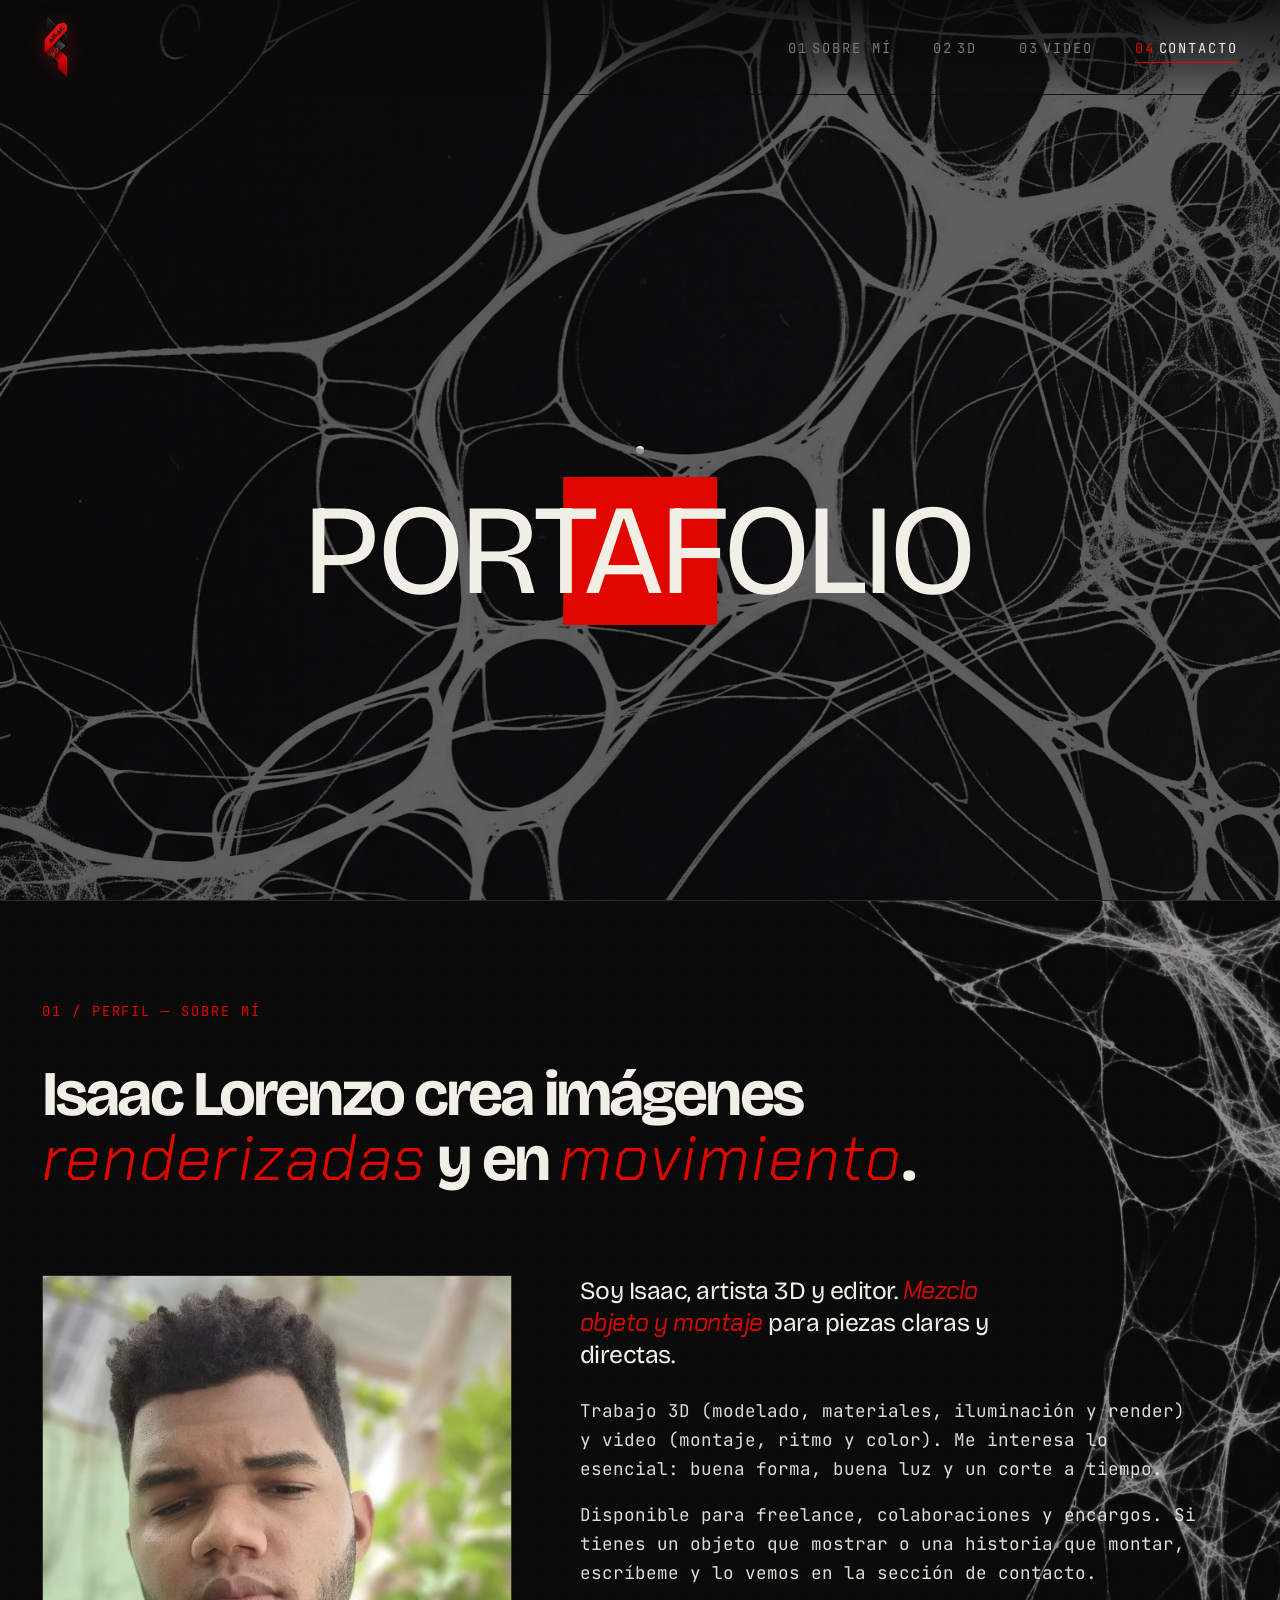
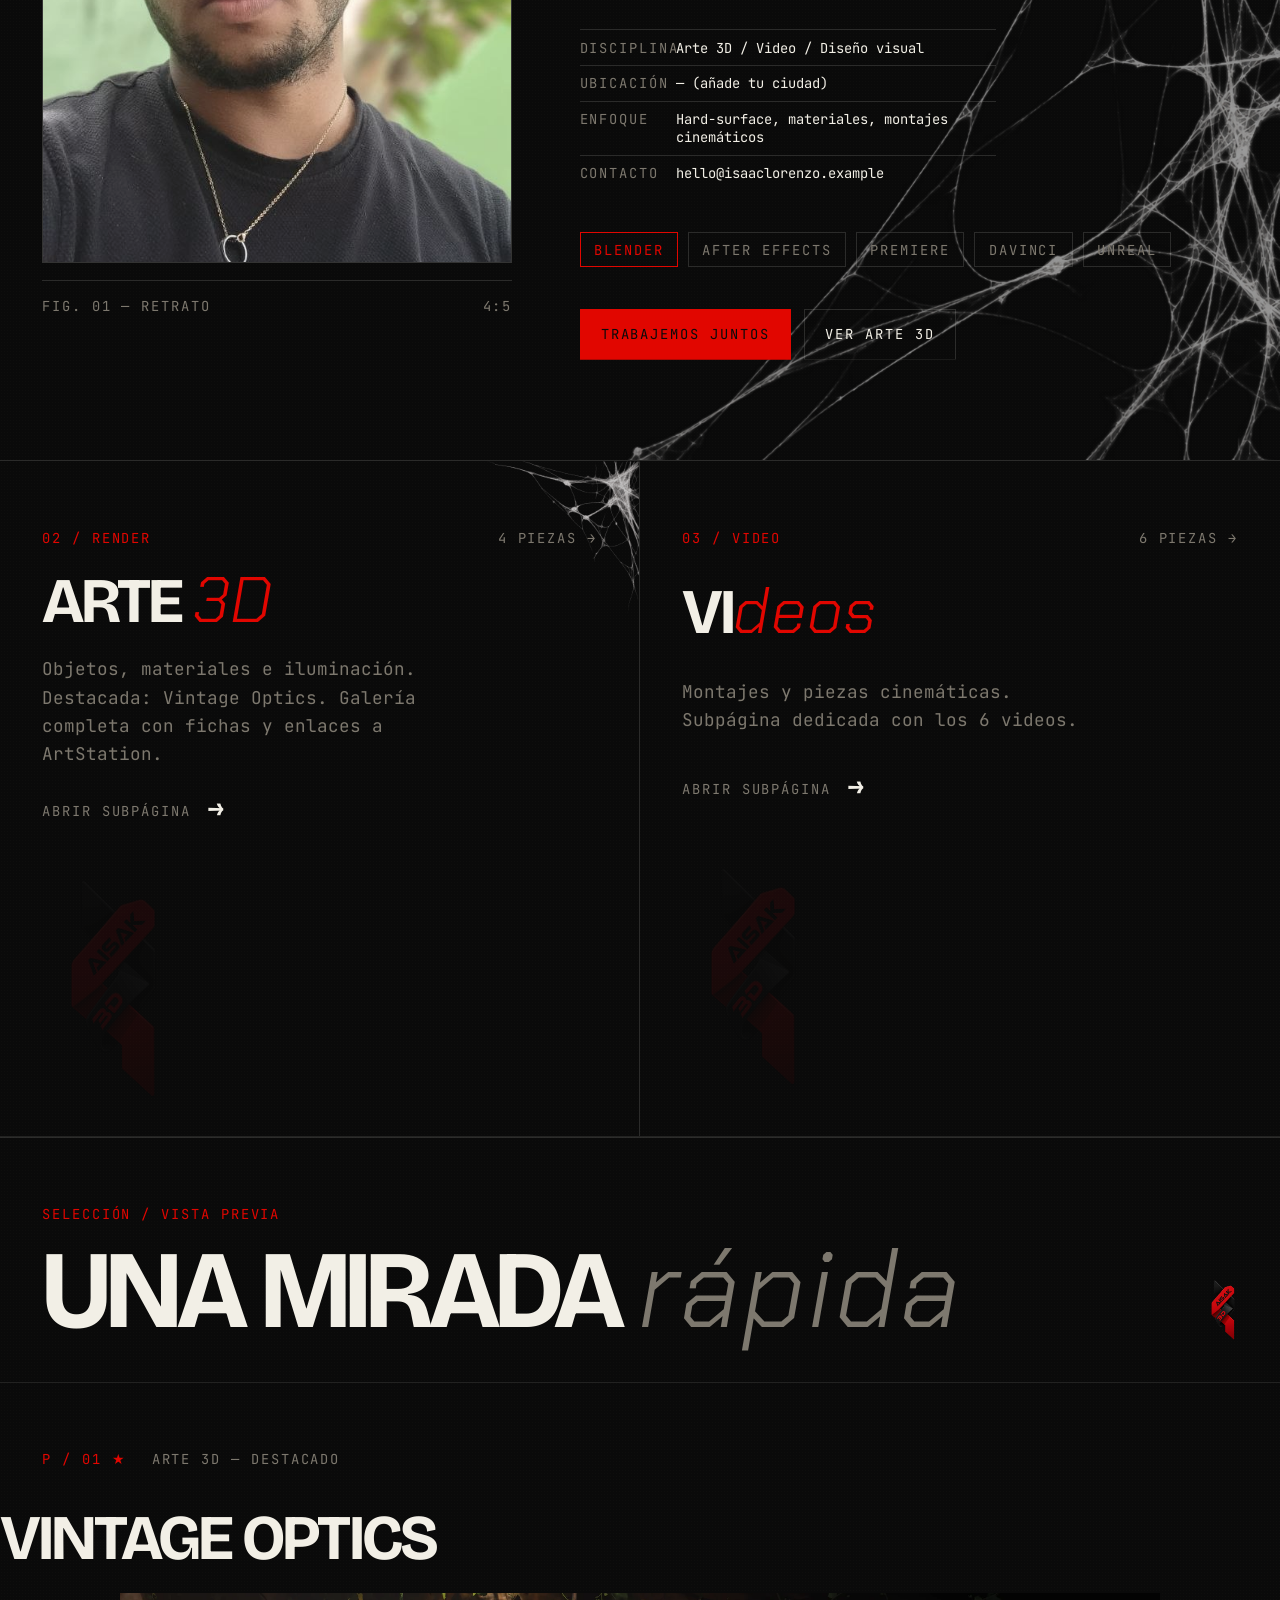
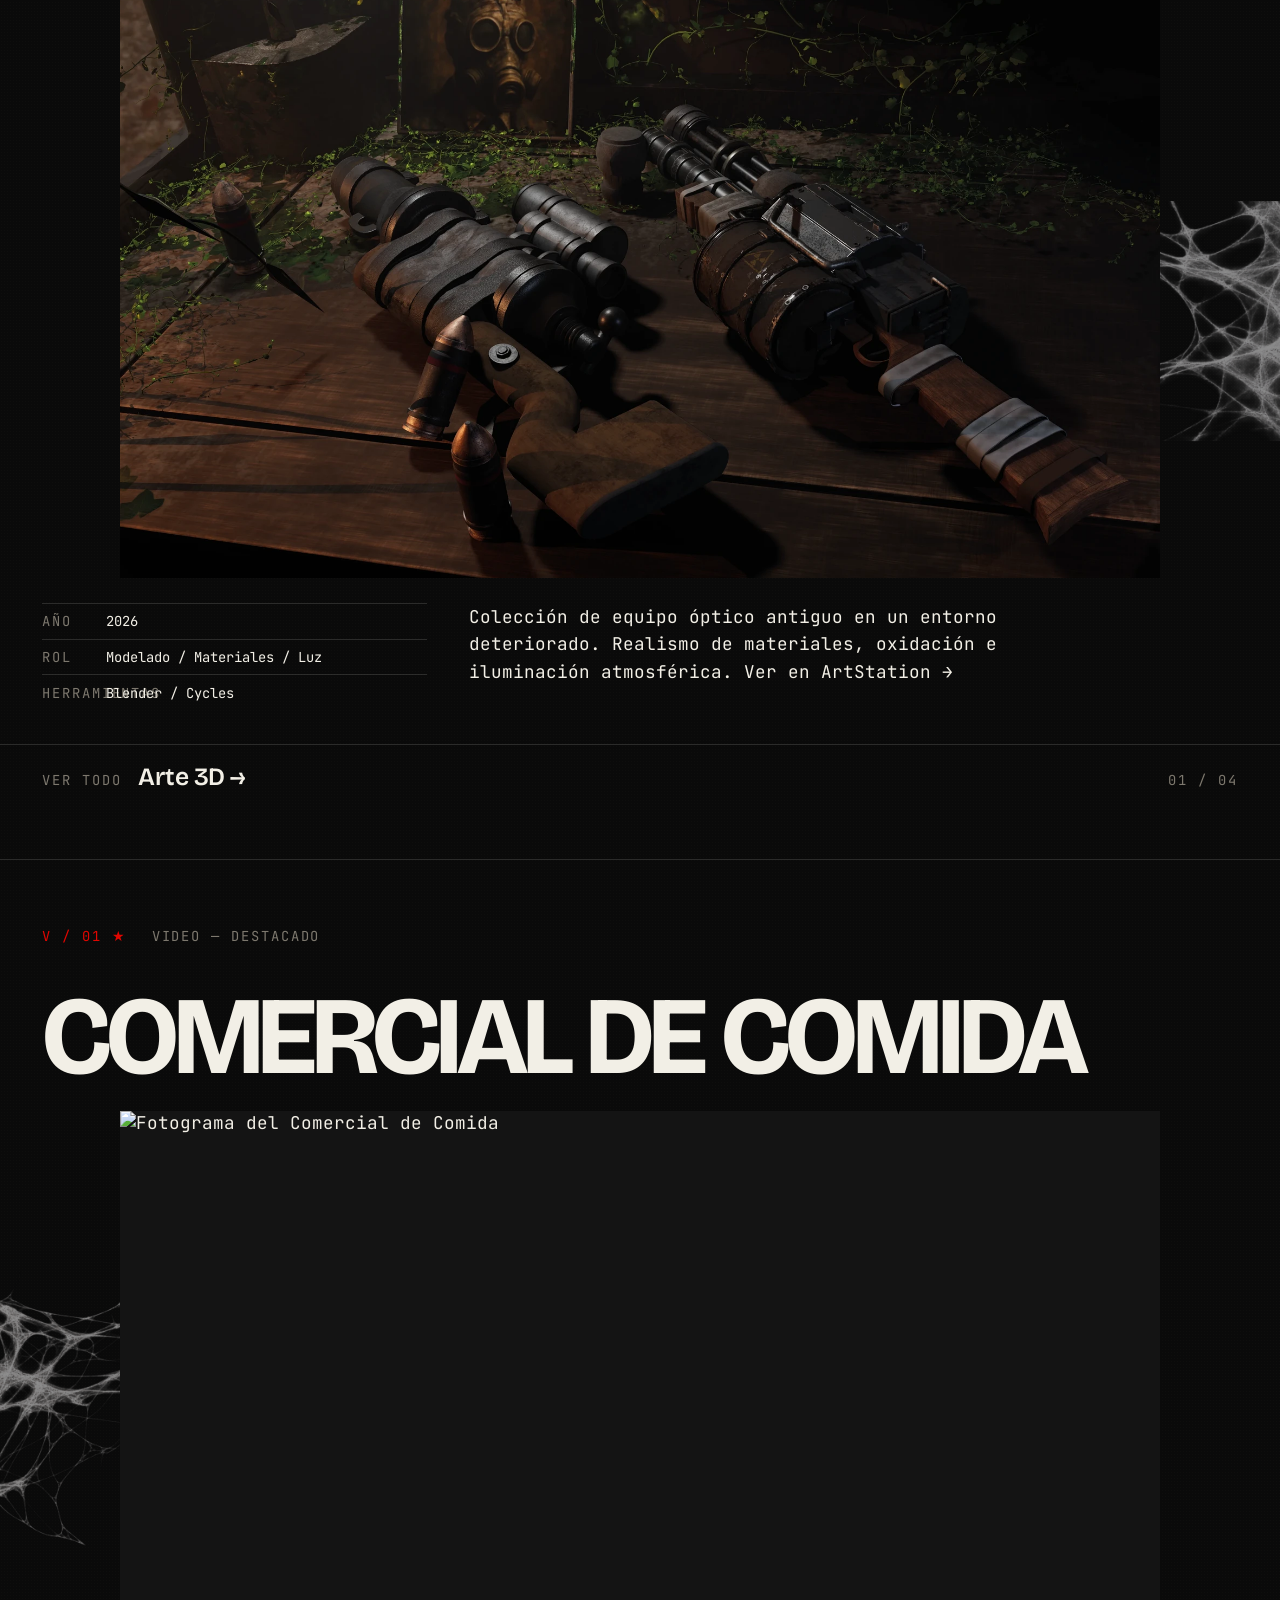
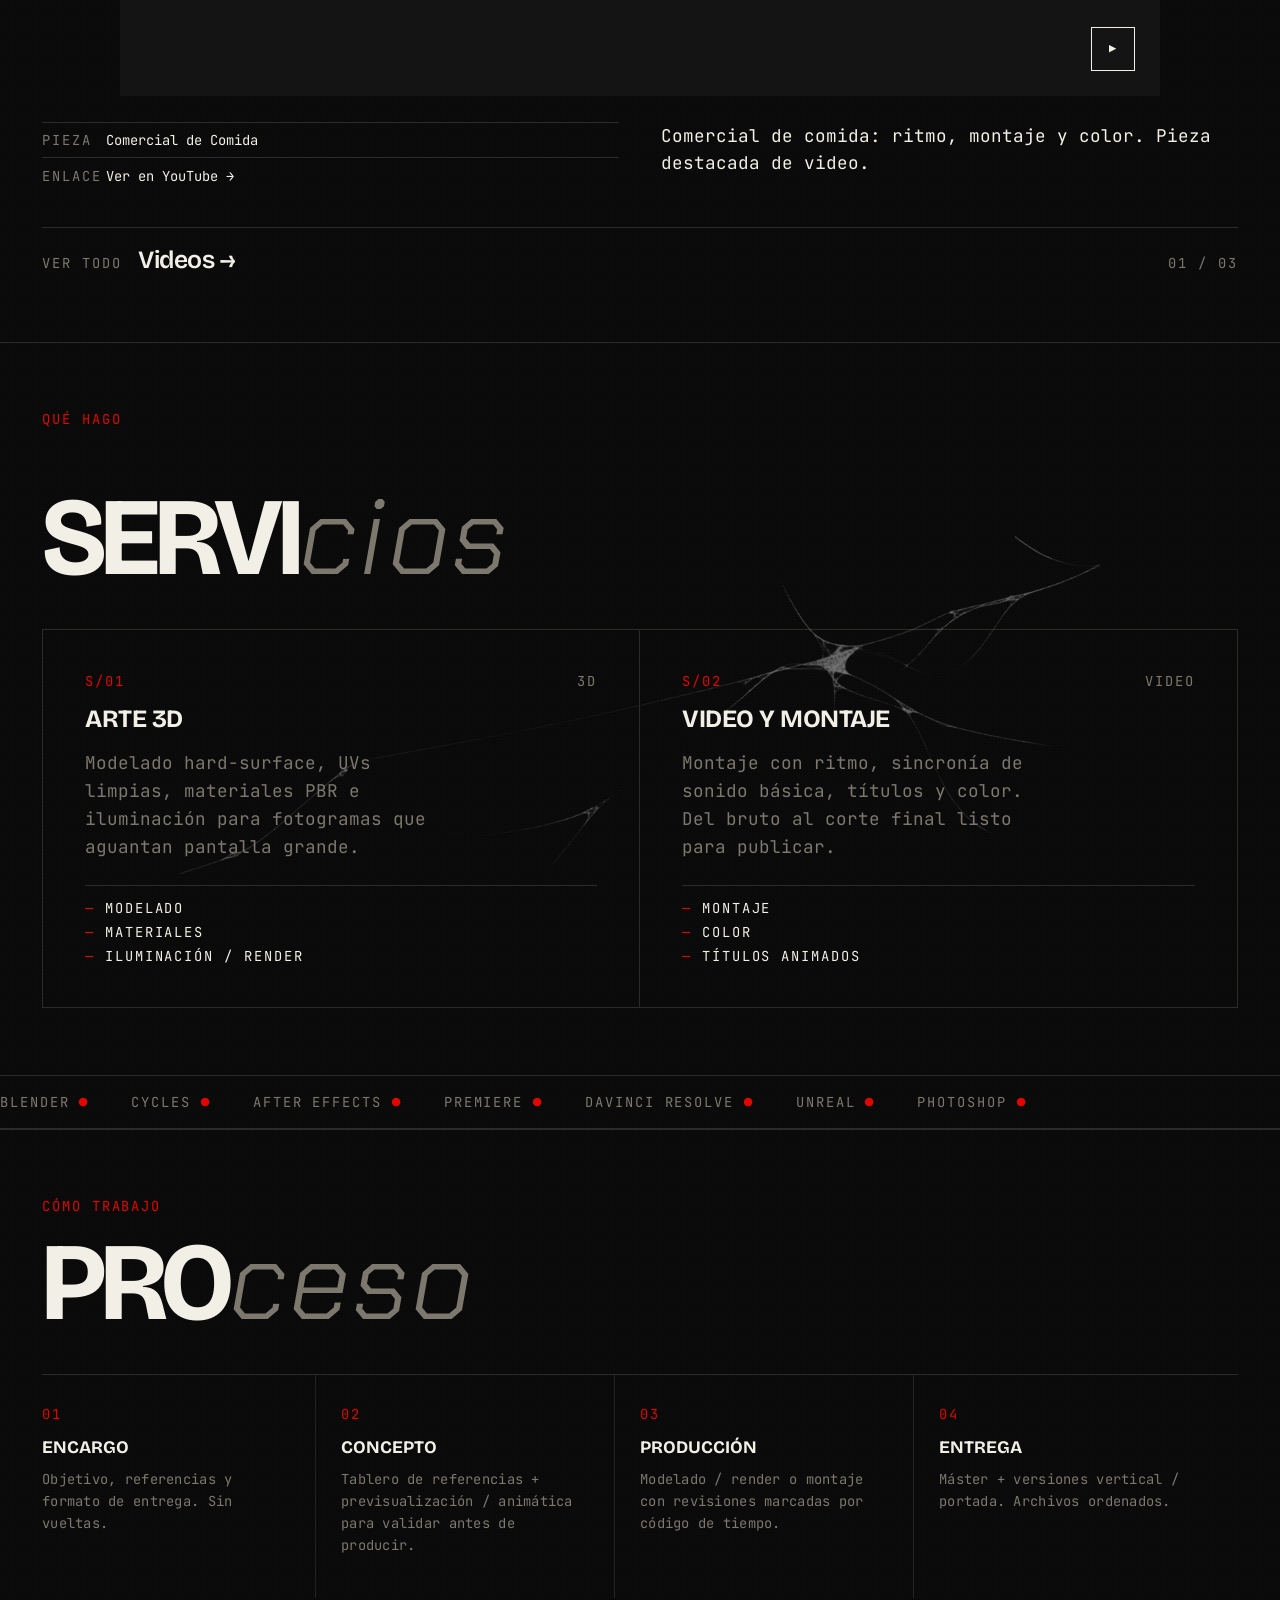
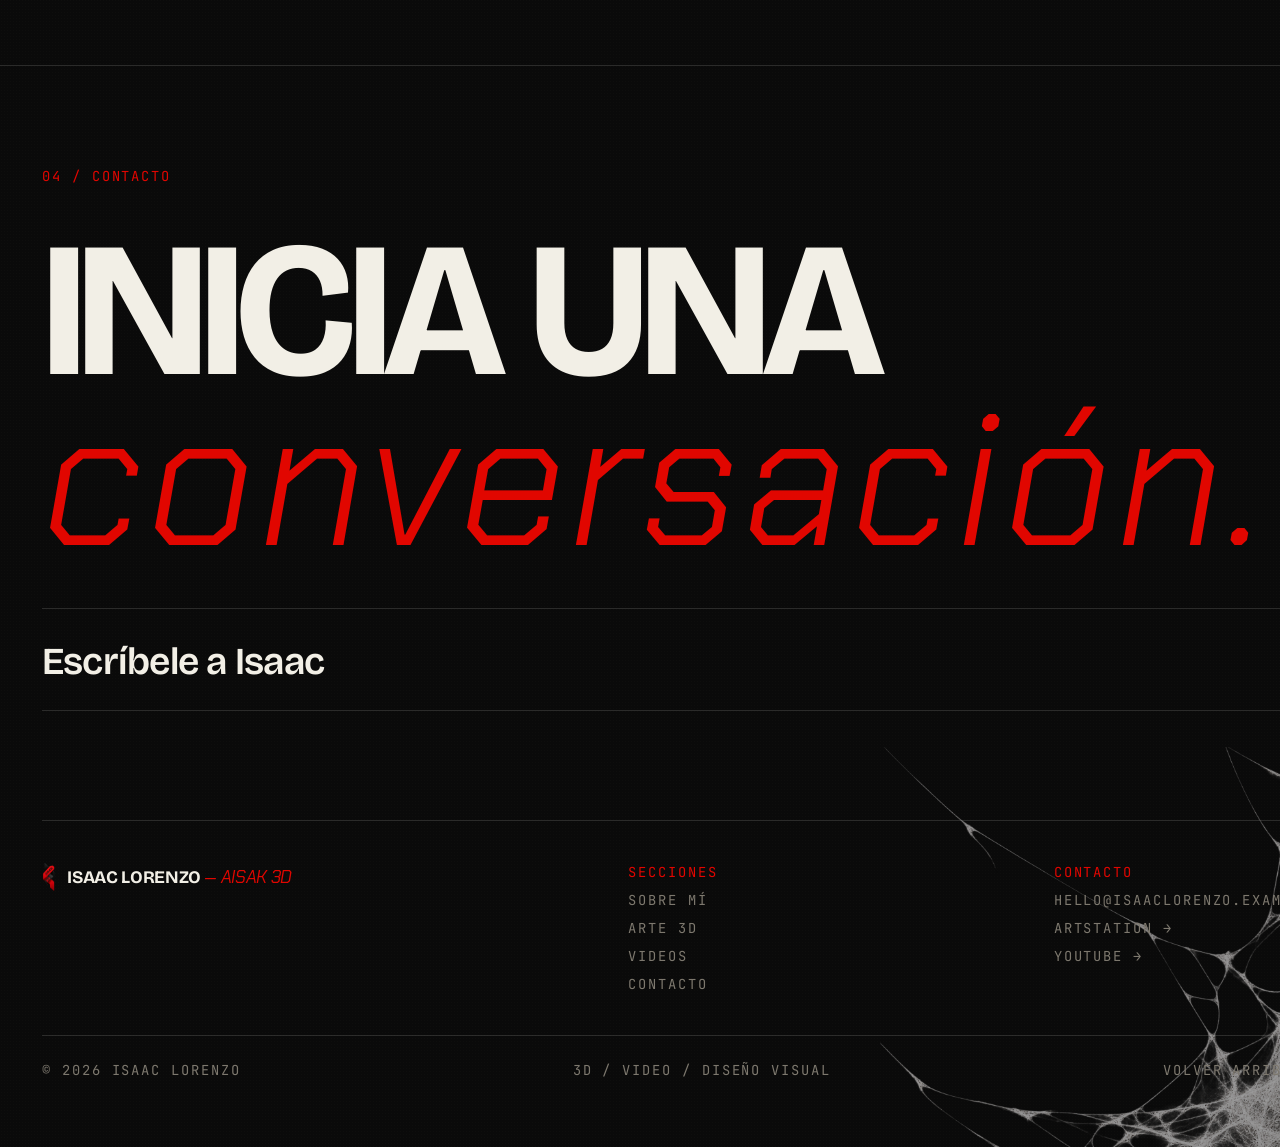
==== index.html @ 0c7abcf4 "Portafolio AISAK 3D: arte 3D, video y sobre mi" ====
<!DOCTYPE html>
<html lang="es">
<head>
<meta charset="UTF-8" />
<meta name="viewport" content="width=device-width, initial-scale=1" />
<title>Isaac Lorenzo — AISAK 3D / Video</title>
<meta name="description" content="Portafolio de Isaac Lorenzo (AISAK 3D): arte 3D y video. Subpáginas dedicadas a 3D y Video, sobre mí con foto y contacto." />
<link rel="icon" type="image/png" href="assets/logo.png" />
<link rel="preconnect" href="https://fonts.googleapis.com" />
<link rel="preconnect" href="https://fonts.gstatic.com" crossorigin />
<link href="https://fonts.googleapis.com/css2?family=Bricolage+Grotesque:opsz,wght@10..48,300..800&family=Chakra+Petch:ital,wght@0,300;0,400;0,500;1,300;1,400&family=JetBrains+Mono:wght@400;500&display=swap" rel="stylesheet" />
<link href="https://fonts.cdnfonts.com/css/ethnocentric" rel="stylesheet" />
<link rel="stylesheet" href="styles.css" />
</head>
<body>

<div class="cursor" id="cursor" aria-hidden="true">
  <div class="cursor__dot"></div>
  <span class="cursor__label" id="cursorLabel">VER</span>
</div>

<a class="skip-link" href="#main">Saltar al contenido</a>

<!-- HEADER: logo superior izquierda -->
<header class="hdr" id="hdr">
  <a href="index.html" class="hdr__mark" aria-label="Isaac Lorenzo — inicio">
    <img class="logo logo--header" src="assets/logo.png" alt="Logo AISAK 3D — Isaac Lorenzo" width="29" height="60" />
  </a>
  <nav aria-label="Navegación principal">
    <ul class="hdr__nav">
      <li><a class="hdr__link" href="#slate"><span class="hdr__idx" aria-hidden="true">01</span>Sobre mí</a></li>
      <li><a class="hdr__link" href="3d.html"><span class="hdr__idx" aria-hidden="true">02</span>3D</a></li>
      <li><a class="hdr__link" href="videos.html"><span class="hdr__idx" aria-hidden="true">03</span>Video</a></li>
      <li><a class="hdr__link" href="#contact"><span class="hdr__idx" aria-hidden="true">04</span>Contacto</a></li>
    </ul>
  </nav>
</header>

<main id="main">

  <!-- PORTADA: solo la palabra -->
  <section id="top" class="hero hero--cover" aria-labelledby="cover-title">
    <img class="cover-bg-img" src="assets/cover-bg.jpg" alt="" aria-hidden="true" width="1536" height="2752" decoding="async" />
    <h1 id="cover-title" class="cover-word display" aria-label="Portafolio de Isaac Lorenzo">
      <span class="wave-stage" aria-hidden="true">
        <span class="wave-bar"></span>
        <span class="portafolio-word" id="portafolioWord">PORTAFOLIO</span>
      </span>
    </h1>
  </section>

  <!-- SOBRE MÍ (01, antes de las puertas 02/03) -->
  <section id="slate" class="about has-web" aria-labelledby="about-title">
    <img class="web web--slate" src="assets/web-slate.png" alt="" aria-hidden="true" loading="lazy" decoding="async" />
    <p class="label label--accent">01 / Perfil — Sobre mí</p>
    <h2 id="about-title" class="display about__title">Isaac Lorenzo crea imágenes <span class="editorial">renderizadas</span> y en <span class="editorial">movimiento</span>.</h2>

    <div class="about__grid">
      <figure data-reveal data-from="up">
        <div class="portrait">
          <img src="assets/portrait.jpg" alt="Retrato de Isaac Lorenzo" width="1200" height="1500" loading="lazy" decoding="async" />
          <div class="portrait__ph slot">
            <span class="slot__label">Tu foto aquí — 4:5<br />guarda como<br />assets/portrait.jpg</span>
            <span class="slot__corner" aria-hidden="true"></span>
          </div>
        </div>
        <figcaption class="portrait__cap"><span>Fig. 01 — Retrato</span><span>4:5</span></figcaption>
      </figure>

      <div class="about__copy" data-reveal data-from="right">
        <p class="about__lead">Soy Isaac, artista 3D y editor. <em>Mezclo objeto y montaje</em> para piezas claras y directas.</p>
        <div class="about__text">
          <p>Trabajo 3D (modelado, materiales, iluminación y render) y video (montaje, ritmo y color). Me interesa lo esencial: buena forma, buena luz y un corte a tiempo.</p>
          <p>Disponible para freelance, colaboraciones y encargos. Si tienes un objeto que mostrar o una historia que montar, escríbeme y lo vemos en la sección de contacto.</p>
        </div>
        <dl class="about__meta">
          <div><dt>Disciplina</dt><dd>Arte 3D / Video / Diseño visual</dd></div>
          <div><dt>Ubicación</dt><dd>— (añade tu ciudad)</dd></div>
          <div><dt>Enfoque</dt><dd>Hard-surface, materiales, montajes cinemáticos</dd></div>
          <div><dt>Contacto</dt><dd><a href="mailto:hello@isaaclorenzo.example">hello@isaaclorenzo.example</a></dd></div>
        </dl>
        <div class="about__tags">
          <span class="tag tag--red">Blender</span><span class="tag">After Effects</span><span class="tag">Premiere</span><span class="tag">DaVinci</span><span class="tag">Unreal</span>
        </div>
        <p style="margin-top:1rem; display:flex; gap:.8rem; flex-wrap:wrap;">
          <a class="btn btn--solid" href="#contact" data-cursor="open">Trabajemos juntos</a>
          <a class="btn" href="3d.html" data-cursor="view">Ver arte 3D</a>
        </p>
      </div>
    </div>
  </section>

  <!-- PUERTAS A SUBPÁGINAS -->
  <nav class="index-links" aria-label="Secciones del portfolio">
    <a class="index-card" href="3d.html" data-cursor="view" data-reveal data-from="up">
      <img class="web web--door" src="assets/web-door.png" alt="" aria-hidden="true" loading="lazy" decoding="async" />
      <span class="index-card__num"><span class="label label--accent">02 / Render</span><span class="label">4 piezas →</span></span>
      <h2 class="index-card__title display">Arte <span class="editorial">3D</span></h2>
      <p class="index-card__desc">Objetos, materiales e iluminación. Destacada: Vintage Optics. Galería completa con fichas y enlaces a ArtStation.</p>
      <span class="index-card__cta"><span class="label">Abrir subpágina</span><b>→</b></span>
      <img class="index-card__bg" src="assets/logo.png" alt="" aria-hidden="true" />
    </a>
    <a class="index-card" href="videos.html" data-cursor="view" data-reveal data-from="up">
      <span class="index-card__num"><span class="label label--accent">03 / Video</span><span class="label">6 piezas →</span></span>
      <h2 class="index-card__title display">Vi<span class="editorial">deos</span></h2>
      <p class="index-card__desc">Montajes y piezas cinemáticas. Subpágina dedicada con los 6 videos.</p>
      <span class="index-card__cta"><span class="label">Abrir subpágina</span><b>→</b></span>
      <img class="index-card__bg" src="assets/logo.png" alt="" aria-hidden="true" />
    </a>
  </nav>

  <!-- SELECCIÓN RÁPIDA -->
  <section id="selected" class="chapter" aria-labelledby="selected-title">
    <header class="chapter__head">
      <div>
        <p class="label label--accent">Selección / Vista previa</p>
        <h2 id="selected-title" class="display chapter__title">Una mirada <span class="editorial">rápida</span></h2>
      </div>
      <img class="logo logo--divider chapter__logo" src="assets/logo.png" alt="" aria-hidden="true" />
    </header>

    <article class="project project--bleed" data-reveal data-from="mask">
      <img class="web web--feat3d" src="assets/web-feat3d.png" alt="" aria-hidden="true" loading="lazy" decoding="async" />
      <header class="project__head"><div class="project__index"><span class="label label--accent">P / 01 ★</span><span class="label">ARTE 3D — destacado</span></div></header>
      <h3 class="project__title display">Vintage Optics</h3>
      <figure class="project__media">
        <img src="assets/3d-vintage-optics.webp" alt="Vintage Optics — equipo óptico antiguo en entorno deteriorado" loading="lazy" decoding="async" />
      </figure>
      <div class="project__body">
        <dl class="project__meta">
          <div><dt>Año</dt><dd>2026</dd></div>
          <div><dt>Rol</dt><dd>Modelado / Materiales / Luz</dd></div>
          <div><dt>Herramientas</dt><dd>Blender / Cycles</dd></div>
        </dl>
        <p class="project__desc">Colección de equipo óptico antiguo en un entorno deteriorado. Realismo de materiales, oxidación e iluminación atmosférica. <a href="https://www.artstation.com/artwork/P6lDao" target="_blank" rel="noopener">Ver en ArtStation →</a></p>
      </div>
      <footer class="project__foot">
        <a class="project__next" href="3d.html" data-cursor="view"><span class="label">Ver todo</span><span class="project__next-name">Arte 3D →</span></a>
        <span class="label">01 / 04</span>
      </footer>
    </article>

    <article class="project project--strip project--video" data-reveal data-from="mask">
      <img class="web web--featvideo" src="assets/web-featvideo.png" alt="" aria-hidden="true" loading="lazy" decoding="async" />
      <header class="project__head"><div class="project__index"><span class="label label--accent">V / 01 ★</span><span class="label">Video — destacado</span></div></header>
      <h3 class="project__title display">Comercial de Comida</h3>
      <figure class="project__media">
        <img src="https://i.ytimg.com/vi/qLOa3IcbxlE/hqdefault.jpg" alt="Fotograma del Comercial de Comida" loading="lazy" decoding="async" width="480" height="360" />
      </figure>
      <div class="project__body">
        <dl class="project__meta">
          <div><dt>Pieza</dt><dd>Comercial de Comida</dd></div>
          <div><dt>Enlace</dt><dd><a href="https://youtu.be/qLOa3IcbxlE" target="_blank" rel="noopener">Ver en YouTube →</a></dd></div>
        </dl>
        <p class="project__desc">Comercial de comida: ritmo, montaje y color. Pieza destacada de video.</p>
      </div>
      <footer class="project__foot">
        <a class="project__next" href="videos.html#video-02" data-cursor="view"><span class="label">Ver todo</span><span class="project__next-name">Videos →</span></a>
        <span class="label">01 / 03</span>
      </footer>
    </article>
  </section>

  <!-- SERVICIOS -->
  <section class="services has-web" aria-labelledby="services-title">
    <img class="web web--services" src="assets/web-services.png" alt="" aria-hidden="true" loading="lazy" decoding="async" />
    <p class="label label--accent">Qué hago</p>
    <h2 id="services-title" class="display chapter__title">Servi<span class="editorial">cios</span></h2>
    <div class="services__grid">
      <div class="service" data-reveal data-from="up">
        <span class="service__num"><span class="label label--accent">S/01</span><span class="label">3D</span></span>
        <h3>Arte 3D</h3>
        <p>Modelado hard-surface, UVs limpias, materiales PBR e iluminación para fotogramas que aguantan pantalla grande.</p>
        <ul><li>Modelado</li><li>Materiales</li><li>Iluminación / Render</li></ul>
      </div>
      <div class="service" data-reveal data-from="up">
        <span class="service__num"><span class="label label--accent">S/02</span><span class="label">Video</span></span>
        <h3>Video y montaje</h3>
        <p>Montaje con ritmo, sincronía de sonido básica, títulos y color. Del bruto al corte final listo para publicar.</p>
        <ul><li>Montaje</li><li>Color</li><li>Títulos animados</li></ul>
      </div>
    </div>
  </section>

  <div class="marquee" aria-hidden="true">
    <span>Blender <b>●</b></span><span>Cycles <b>●</b></span><span>After Effects <b>●</b></span><span>Premiere <b>●</b></span><span>DaVinci Resolve <b>●</b></span><span>Unreal <b>●</b></span><span>Photoshop <b>●</b></span>
  </div>

  <!-- PROCESO -->
  <section class="process" aria-labelledby="process-title">
    <p class="label label--accent">Cómo trabajo</p>
    <h2 id="process-title" class="display chapter__title">Pro<span class="editorial">ceso</span></h2>
    <ol class="process__list">
      <li class="step" data-reveal data-from="up"><span class="label label--accent">01</span><h3>Encargo</h3><p>Objetivo, referencias y formato de entrega. Sin vueltas.</p></li>
      <li class="step" data-reveal data-from="up"><span class="label label--accent">02</span><h3>Concepto</h3><p>Tablero de referencias + previsualización / animática para validar antes de producir.</p></li>
      <li class="step" data-reveal data-from="up"><span class="label label--accent">03</span><h3>Producción</h3><p>Modelado / render o montaje con revisiones marcadas por código de tiempo.</p></li>
      <li class="step" data-reveal data-from="up"><span class="label label--accent">04</span><h3>Entrega</h3><p>Máster + versiones vertical / portada. Archivos ordenados.</p></li>
    </ol>
  </section>

  <!-- CONTACTO -->
  <section id="contact" class="contact has-web" aria-labelledby="contact-title">
    <img class="web web--contact" src="assets/web-contact.png" alt="" aria-hidden="true" loading="lazy" decoding="async" />
    <p class="label label--accent">04 / Contacto</p>
    <div class="contact__head">
      <h2 id="contact-title" class="contact__title display">Inicia una<br /><span class="editorial">conversación.</span></h2>
      <img class="logo logo--contact" src="assets/logo.png" alt="" aria-hidden="true" />
    </div>
    <a class="contact__cta" href="mailto:hello@isaaclorenzo.example" data-cursor="open">
      <span>Escríbele a Isaac</span><span class="contact__arrow" aria-hidden="true">→</span>
    </a>
    <footer class="foot" data-reveal data-from="up">
      <div class="foot__top">
        <a class="foot__brand" href="#top" aria-label="Isaac Lorenzo — volver arriba">
          <img class="foot__logo" src="assets/logo.png" alt="" aria-hidden="true" />
          <span>Isaac Lorenzo <i>— AISAK 3D</i></span>
        </a>
        <nav class="foot__nav" aria-label="Secciones">
          <span class="label label--accent">Secciones</span>
          <a href="#slate">Sobre mí</a>
          <a href="3d.html">Arte 3D</a>
          <a href="videos.html">Videos</a>
          <a href="#contact">Contacto</a>
        </nav>
        <div class="foot__contact">
          <span class="label label--accent">Contacto</span>
          <a href="mailto:hello@isaaclorenzo.example">hello@isaaclorenzo.example</a>
          <a href="https://www.artstation.com/isazz_jv" target="_blank" rel="noopener">ArtStation →</a>
          <a href="https://www.youtube.com/@Ekko-Sound" target="_blank" rel="noopener">YouTube →</a>
        </div>
      </div>
      <div class="foot__bottom">
        <span>© <span id="year"></span> Isaac Lorenzo</span>
        <span class="label">3D / Video / Diseño visual</span>
        <a class="foot__top-btn" href="#top" data-cursor="view">Volver arriba ↑</a>
      </div>
    </footer>
  </section>

</main>

<script src="https://cdnjs.cloudflare.com/ajax/libs/gsap/3.12.5/gsap.min.js"></script>
<script src="https://cdnjs.cloudflare.com/ajax/libs/gsap/3.12.5/ScrollTrigger.min.js"></script>
<script src="assets/animations.js"></script>
<script>
(function () {
  const hdr = document.getElementById('hdr');
  const onScroll = () => hdr && hdr.classList.toggle('hdr--scrolled', window.scrollY > 40);
  onScroll();
  window.addEventListener('scroll', onScroll, { passive: true });
  const links = document.querySelectorAll('.hdr__link');
  const map = { 'slate': null, 'contact': null };
  Object.keys(map).forEach(id => { const s = document.getElementById(id); if (s) map[id] = s; });
  if ('IntersectionObserver' in window) {
    const obs = new IntersectionObserver(entries => {
      entries.forEach(e => {
        if (!e.isIntersecting) return;
        links.forEach(l => {
          const href = l.getAttribute('href');
          const target = href.includes('#') ? href.split('#')[1] : href.replace('.html','');
          l.classList.toggle('is-active', target === e.target.id);
        });
      });
    }, { rootMargin: '-45% 0px -45% 0px' });
    Object.values(map).forEach(s => s && obs.observe(s));
  }
})();
(function () {
  if (window.gsap && window.ScrollTrigger) return; // GSAP owns reveals
  const nodes = document.querySelectorAll('[data-reveal]');
  if (!nodes.length) return;
  if (matchMedia('(prefers-reduced-motion: reduce)').matches || !('IntersectionObserver' in window)) {
    nodes.forEach(n => n.dataset.state = 'in'); return;
  }
  const io = new IntersectionObserver(entries => {
    entries.forEach(e => { if (e.isIntersecting) { e.target.dataset.state = 'in'; io.unobserve(e.target); } });
  }, { rootMargin: '-10% 0px' });
  nodes.forEach(n => { n.dataset.state = 'out'; io.observe(n); });
})();
(function () {
  const supportsHover = matchMedia('(hover: hover) and (pointer: fine)').matches;
  const reduce = matchMedia('(prefers-reduced-motion: reduce)').matches;
  if (!supportsHover || reduce) return;
  const cursor = document.getElementById('cursor');
  const label  = document.getElementById('cursorLabel');
  if (!cursor) return;
  let x = innerWidth / 2, y = innerHeight / 2, tx = x, ty = y;
  const tick = () => {
    x += (tx - x) * 0.22; y += (ty - y) * 0.22;
    cursor.style.transform = `translate(${x}px, ${y}px) translate(-50%, -50%)`;
    requestAnimationFrame(tick);
  };
  tick();
  window.addEventListener('pointermove', e => { tx = e.clientX; ty = e.clientY; }, { passive: true });
  document.querySelectorAll('[data-cursor], a, button').forEach(el => {
    const mode = el.getAttribute('data-cursor');
    if (!mode) return;
    el.addEventListener('pointerenter', () => { cursor.classList.add('is-view'); label.textContent = mode === 'open' ? 'ABRIR' : 'VER'; });
    el.addEventListener('pointerleave', () => { cursor.classList.remove('is-view'); });
  });
})();
document.getElementById('year').textContent = new Date().getFullYear();
</script>
</body>
</html>
---- styles.css ----
/* ============================================================
   AISAK 3D — ESTILO COMPARTIDO
   Conserva tokens originales: black / paper / red + typo
   ============================================================ */
:root {
  --color-black: #0A0A0A;
  --color-ink:   #141414;
  --color-paper: #F2EFE6;
  --color-red:   #E10600;
  --color-red-d: #7A0300;

  --font-display:   'Ethnocentric Rg', 'Bricolage Grotesque', system-ui, sans-serif;
  --font-editorial: 'Chakra Petch', 'Instrument Serif', Georgia, serif;
  --font-mono:      'JetBrains Mono', ui-monospace, monospace;

  --step--1: clamp(0.72rem, 0.68rem + 0.2vw, 0.82rem);
  --step-0:  clamp(0.95rem, 0.90rem + 0.30vw, 1.05rem);
  --step-1:  clamp(1.20rem, 1.10rem + 0.50vw, 1.50rem);
  --step-2:  clamp(1.60rem, 1.35rem + 1.20vw, 2.60rem);
  --step-3:  clamp(2.40rem, 1.80rem + 2.60vw, 4.40rem);
  --step-4:  clamp(3.40rem, 2.00rem + 6.00vw, 8.00rem);
  --step-5:  clamp(4.50rem, 1.50rem + 13.0vw, 15.0rem);

  --space-1: 0.5rem;  --space-2: 1rem;    --space-3: 1.5rem;
  --space-4: 2.5rem;  --space-5: 4rem;    --space-6: 6rem;
  --space-7: 10rem;   --space-8: 16rem;

  --ease-out:    cubic-bezier(0.16, 1, 0.3, 1);
  --dur-fast: 180ms; --dur-base: 520ms; --dur-slow: 1100ms;

  --surface:       var(--color-black);
  --surface-raise: var(--color-ink);
  --fg:            var(--color-paper);
  --fg-muted:      #7d786e;
  --accent:        var(--color-red);
  --rule: color-mix(in oklab, var(--fg) 14%, transparent);

  --nav-tracking: 0.14em;
  --display-tracking-tight: -0.045em;
  --hero-name-leading: 0.82;
}

*, *::before, *::after { box-sizing: border-box; margin: 0; padding: 0; }
html { scroll-behavior: smooth; }
html, body {
  background: var(--surface);
  color: var(--fg);
  font-family: var(--font-mono);
  font-size: var(--step-0);
  -webkit-font-smoothing: antialiased;
  text-rendering: optimizeLegibility;
  overflow-x: hidden;
}
body {
  background-image: radial-gradient(rgba(242,239,230,0.014) 1px, transparent 1px);
  background-size: 3px 3px;
  cursor: none;
}
a, button { color: inherit; text-decoration: none; }
button { font: inherit; background: none; border: 0; cursor: none; }
img, video { display: block; max-width: 100%; }
ol, ul { list-style: none; }
::selection { background: var(--accent); color: var(--color-black); }
:focus-visible { outline: 1px solid var(--accent); outline-offset: 4px; }

@media (hover: none), (pointer: coarse) {
  body, button { cursor: auto; }
  .cursor { display: none; }
}

.skip-link {
  position: absolute; left: -9999px; top: 0;
  background: var(--accent); color: var(--color-black);
  padding: .6rem 1rem; z-index: 100;
  font-family: var(--font-mono); font-size: var(--step--1);
  text-transform: uppercase; letter-spacing: var(--nav-tracking);
}
.skip-link:focus { left: 1rem; top: 1rem; }

.display   { font-family: var(--font-display); font-weight: 700; letter-spacing: var(--display-tracking-tight); line-height: 0.9; }
.editorial { font-family: var(--font-editorial); font-style: italic; font-weight: 300; letter-spacing: 0.02em; color: var(--accent); }
.mono      { font-family: var(--font-mono); }
.label {
  font-family: var(--font-mono);
  font-size: var(--step--1);
  text-transform: uppercase;
  letter-spacing: var(--nav-tracking);
  color: var(--fg-muted);
}
.label--accent { color: var(--accent); }

/* ============ LOGO ============ */
.logo { display: block; width: auto; height: 100%; object-fit: contain; }
.logo--header { height: 60px; filter: drop-shadow(0 2px 10px rgba(225,6,0,.28)); }
.logo--hero   { height: clamp(220px, 34vh, 420px); }
.logo--contact { height: clamp(180px, 22vh, 320px); }
.logo--divider { height: 60px; }

/* Palabra PORTAFOLIO de la portada (ocupa todo el ancho) */
.hero--cover { align-items: center; align-content: center; justify-items: center; padding: var(--space-4); }
.cover-word { margin: 0; width: 100%; max-width: 100%; text-align: center; position: relative; z-index: 1; }
/* imagen de fondo de la portada, opacidad reducida */
.cover-bg-img {
  position: absolute; inset: 0;
  width: 100%; height: 100%;
  object-fit: cover;
  opacity: .35;
  z-index: 0;
}
.portafolio-word {
  position: relative;
  z-index: 1;
  display: inline-flex;
  max-width: 100%;
  font-family: var(--font-display);
  font-weight: 400;
  font-size: clamp(2rem, 10vw, 15rem);
  letter-spacing: 0;
  line-height: 1;
  white-space: nowrap;
  text-transform: uppercase;
  color: var(--fg);
}
.portafolio-word > span { display: inline-block; will-change: transform; }
/* primera mitad en contorno, segunda mitad sólida */
.portafolio-word > span:nth-child(-n+5) {
  color: transparent;
  -webkit-text-stroke: 2px var(--fg);
}
/* escenario + barra roja central detrás de la palabra */
.wave-stage { position: relative; display: inline-block; }
.wave-bar {
  position: absolute;
  top: -8%; bottom: -8%;
  left: 50%;
  width: clamp(3rem, 12vw, 14rem);
  transform: translateX(-50%);
  background: var(--color-red);
  z-index: 0;
}

/* ============ CURSOR ============ */
.cursor {
  position: fixed; top: 0; left: 0;
  pointer-events: none; z-index: 60;
  mix-blend-mode: difference;
  transform: translate(-50%, -50%);
  transition: width var(--dur-fast), height var(--dur-fast);
  will-change: transform;
}
.cursor__dot {
  width: 8px; height: 8px; background: var(--fg); border-radius: 50%;
  transition: width var(--dur-fast) var(--ease-out), height var(--dur-fast) var(--ease-out), background var(--dur-fast) var(--ease-out);
}
.cursor__label {
  position: absolute; left: 50%; top: 50%; transform: translate(-50%, -50%);
  font-family: var(--font-mono); font-size: var(--step--1);
  text-transform: uppercase; letter-spacing: var(--nav-tracking);
  color: var(--color-black); opacity: 0; transition: opacity var(--dur-fast); white-space: nowrap;
}
.cursor.is-view .cursor__dot { width: 68px; height: 68px; background: var(--accent); }
.cursor.is-view .cursor__label { opacity: 1; }



/* ============ HEADER ============ */
.hdr {
  position: fixed; inset: 0 0 auto 0;
  display: flex; justify-content: space-between; align-items: center;
  padding: var(--space-2) var(--space-4);
  z-index: 30;
  background: linear-gradient(to bottom, rgba(10,10,10,0.88) 0%, rgba(10,10,10,0.45) 60%, transparent 100%);
  border-bottom: 1px solid transparent;
  transition: padding var(--dur-base) var(--ease-out), background var(--dur-base) var(--ease-out), border-color var(--dur-fast) var(--ease-out);
}
.hdr--scrolled {
  padding-block: var(--space-2);
  background: color-mix(in oklab, var(--color-black) 84%, transparent);
  -webkit-backdrop-filter: blur(12px);
  backdrop-filter: blur(12px);
  border-bottom-color: var(--rule);
}
.hdr__mark { display: inline-flex; align-items: center; gap: .9rem; }
.hdr__name { font-family: var(--font-display); font-weight: 700; font-size: var(--step-0); letter-spacing: -0.02em; text-transform: uppercase; }
.hdr__name small { display:block; font-family: var(--font-mono); font-weight:400; font-size: var(--step--1); letter-spacing: var(--nav-tracking); color: var(--fg-muted); }
.hdr__nav { display: flex; gap: var(--space-4); }
.hdr__link {
  font-family: var(--font-mono); font-size: var(--step--1);
  letter-spacing: var(--nav-tracking); text-transform: uppercase;
  color: var(--fg-muted); position: relative;
  transition: color var(--dur-fast) var(--ease-out);
}
.hdr__link:hover, .hdr__link.is-active { color: var(--fg); }
.hdr__link.is-active::after { content: ''; position: absolute; left: 0; right: 0; bottom: -6px; height: 1px; background: var(--accent); }
.hdr__idx { color: var(--fg-muted); margin-right: .5ch; }
.hdr__link.is-active .hdr__idx { color: var(--accent); }
@media (max-width: 720px) {
  .hdr__nav { gap: var(--space-3); }
  .hdr__name { font-size: var(--step--1); }
  .logo--header { height: 44px; }
  .hdr__name small { display:none; }
}

/* ============ HERO ============ */
.hero {
  min-height: 100svh;
  padding: var(--space-8) var(--space-4) var(--space-5);
  display: grid; align-items: end; position: relative; overflow: hidden;
}
.hero--sub { min-height: 58svh; padding-top: calc(var(--space-5) + 5rem); }
.hero__grid { display: grid; grid-template-columns: minmax(0, 62%) 1fr; gap: var(--space-4); align-items: end; width: 100%; }
.hero__logo { position: absolute; top: 14vh; right: 6vw; z-index: 1; opacity: 0; animation: heroLogo var(--dur-slow) var(--ease-out) 400ms forwards; }
@keyframes heroLogo { from { opacity: 0; transform: translateY(30px) rotate(-6deg); } to { opacity: 1; transform: none; } }
@media (max-width: 900px) {
  .hero__logo { position: static; margin-bottom: var(--space-5); display: flex; justify-content: flex-end; }
}
.hero__meta { align-self: start; position: relative; z-index: 2; }
.hero__slate { margin-top: var(--space-3); display: grid; gap: .4rem; font-size: var(--step--1); }
.hero__slate > div { display: grid; grid-template-columns: 10ch 1fr; gap: 1rem; border-top: 1px solid var(--rule); padding-top: .4rem; }
.hero__slate dt { color: var(--fg-muted); text-transform: uppercase; letter-spacing: var(--nav-tracking); }
.hero__slate dd { color: var(--fg); }
.dot { display: inline-block; width: .5rem; height: .5rem; background: var(--accent); border-radius: 50%; margin-right: .5rem; vertical-align: middle; animation: dotPulse 2s ease-in-out infinite; }
@keyframes dotPulse { 0%, 100% { opacity: 1; } 50% { opacity: .35; } }
.hero__name { font-size: var(--step-5); line-height: var(--hero-name-leading); letter-spacing: var(--display-tracking-tight); text-transform: uppercase; grid-column: 1 / -1; display: block; position: relative; z-index: 2; }
.hero__line { display: block; overflow: hidden; }
.hero__line > span { display: block; transform: translateY(105%); animation: heroLine var(--dur-slow) var(--ease-out) forwards; }
.hero__line--a > span { animation-delay: 100ms; }
.hero__line--b > span { animation-delay: 220ms; }
@keyframes heroLine { to { transform: none; } }
.hero__line--b { font-family: var(--font-editorial); font-style: italic; font-weight: 400; text-transform: none; letter-spacing: -0.02em; padding-left: 12%; }
.hero__credit {
  grid-column: 1 / -1; margin-top: var(--space-5);
  display: flex; gap: 1ch; flex-wrap: wrap;
  font-size: var(--step--1); letter-spacing: var(--nav-tracking);
  color: var(--fg-muted); border-top: 1px solid var(--rule);
  padding-top: var(--space-2); text-transform: uppercase; position: relative; z-index: 2;
}
.hero__credit span[aria-hidden] { color: var(--accent); }
.hero__intro { grid-column: 1 / -1; max-width: 62ch; line-height: 1.6; margin-top: var(--space-3); position: relative; z-index: 2; }
.hero__intro strong { color: var(--fg); font-weight: 500; }
@media (max-width: 900px) { .hero__grid { grid-template-columns: 1fr; } .hero__line--b { padding-left: 0; } }

/* ============ CHAPTER ============ */
.chapter { border-top: 1px solid var(--rule); }
.chapter__head { padding: var(--space-5) var(--space-4) var(--space-4); display: grid; grid-template-columns: 1fr auto; align-items: end; gap: var(--space-3); }
.chapter__title { font-size: var(--step-4); text-transform: uppercase; margin-top: var(--space-2); max-width: 16ch; grid-column: 1; }
.chapter__title .editorial { text-transform: none; color: var(--fg-muted); }
.chapter__logo { grid-column: 2; align-self: end; opacity: .9; }
.chapter__desc { margin-top: var(--space-2); max-width: 58ch; line-height: 1.6; color: var(--fg-muted); }
@media (max-width: 720px) { .chapter__head { grid-template-columns: 1fr; } .chapter__logo { display: none; } }

/* ============ INDEX CARDS (puertas a subpáginas) ============ */
.index-links { display: grid; grid-template-columns: 1fr 1fr; border-top: 1px solid var(--rule); }
.index-card {
  position: relative; padding: var(--space-5) var(--space-4);
  display: grid; gap: var(--space-3); overflow: hidden;
  border-bottom: 1px solid var(--rule);
  transition: background var(--dur-base) var(--ease-out);
}
.index-card:first-child { border-right: 1px solid var(--rule); }
.index-card:hover { background: var(--surface-raise); }
.index-card__num { display:flex; justify-content:space-between; align-items:baseline; }
.index-card__title { font-size: var(--step-3); text-transform: uppercase; line-height:.92; }
.index-card__title .editorial { text-transform:none; }
.index-card__desc { max-width: 38ch; line-height:1.6; color: var(--fg-muted); font-size: var(--step-0); }
.index-card__cta { display:inline-flex; gap:1rem; align-items:baseline; font-size: var(--step--1); letter-spacing: var(--nav-tracking); text-transform: uppercase; }
.index-card__cta b { font-family: var(--font-display); font-size: var(--step-1); letter-spacing:-.02em; }
.index-card:hover .index-card__cta { color: var(--accent); }
.index-card__bg { position:absolute; right:-20px; bottom:-30px; opacity:.08; height:220px; pointer-events:none; transition: opacity var(--dur-base), transform var(--dur-base) var(--ease-out); }
.index-card:hover .index-card__bg { opacity:.16; transform: translateY(-8px) rotate(-2deg); }
@media (max-width: 800px) { .index-links { grid-template-columns: 1fr; } .index-card:first-child { border-right:0; border-bottom:1px solid var(--rule); } }

/* ============ PROJECT ============ */
.project { position: relative; padding: var(--space-5) var(--space-4); border-top: 1px solid var(--rule); display: grid; gap: var(--space-3); scroll-margin-top: 80px; }
.project__head { display: grid; grid-template-columns: 1fr auto; gap: var(--space-3); align-items: end; grid-column: 1 / -1; }
.project__index { display: flex; gap: var(--space-3); align-items: baseline; }
.project__title { font-size: var(--step-3); text-transform: uppercase; margin-top: var(--space-2); grid-column: 1; max-width: 20ch; }
.project__media { position: relative; overflow: hidden; background: var(--surface-raise); width: 100%; }
.project__media img, .project__media video, .project__media iframe { width: 100%; height: 100%; object-fit: cover; transition: transform var(--dur-slow) var(--ease-out); }
.video-embed { aspect-ratio: 16 / 9; background: #000; }
.video-embed iframe { width: 100%; height: 100%; border: 0; display: block; }
/* Miniaturas YouTube (evita Error 153 en local file://) */
.thumb-embed { aspect-ratio: 16 / 9; background: #000; }
.thumb-embed a { position: relative; display: block; width: 100%; height: 100%; overflow: hidden; }
.thumb-btn { position: relative; display: block; width: 100%; height: 100%; padding: 0; text-align: inherit; }
.thumb-btn:focus-visible { outline: 1px solid var(--accent); outline-offset: -1px; }
.thumb-embed img { width: 100%; height: 100%; object-fit: cover; transition: transform var(--dur-slow) var(--ease-out); }
.project:hover .thumb-embed img { transform: scale(1.015); }
.thumb-play {
  position: absolute; right: var(--space-3); bottom: var(--space-3);
  width: 56px; height: 56px; display: grid; place-items: center;
  border: 1px solid var(--fg); color: var(--fg); font-size: 14px;
  background: color-mix(in oklab, var(--color-black) 55%, transparent);
  transition: background var(--dur-fast), color var(--dur-fast), border-color var(--dur-fast);
}
.thumb-embed a:hover .thumb-play { background: var(--accent); border-color: var(--accent); color: var(--color-black); }
.project:hover .project__media img { transform: scale(1.015); }
.project__caption { margin-top: var(--space-2); font-size: var(--step--1); color: var(--fg-muted); font-family: var(--font-mono); letter-spacing: var(--nav-tracking); text-transform: uppercase; }
.project__body { display: grid; grid-template-columns: minmax(0, 1fr) minmax(0, 2fr); gap: var(--space-4); align-items: start; }
.project__meta { display: grid; gap: .5rem; font-size: var(--step--1); }
.project__meta > div { display: grid; grid-template-columns: 8ch 1fr; border-top: 1px solid var(--rule); padding-top: .5rem; }
.project__meta dt { color: var(--fg-muted); text-transform: uppercase; letter-spacing: var(--nav-tracking); }
.project__desc { max-width: 52ch; line-height: 1.55; font-size: var(--step-0); }
.project__foot { grid-column: 1 / -1; display: flex; justify-content: space-between; align-items: baseline; border-top: 1px solid var(--rule); padding-top: var(--space-2); margin-top: var(--space-2); }
.project__next { display: inline-flex; align-items: baseline; gap: var(--space-2); transition: color var(--dur-fast) var(--ease-out); }
.project__next:hover { color: var(--accent); }
.project__next-name { font-family: var(--font-display); font-weight: 600; font-size: var(--step-1); letter-spacing: -0.02em; }

.project--bleed { padding-left: 0; padding-right: 0; }
.project--bleed .project__head, .project--bleed .project__body, .project--bleed .project__foot { padding-inline: var(--space-4); }
.project--bleed .project__media { aspect-ratio: 21 / 9; }
.project--split { grid-template-columns: minmax(0, 5fr) minmax(0, 7fr); align-items: end; }
.project--split .project__head  { grid-column: 1; }
.project--split .project__body  { grid-column: 1; grid-template-columns: 1fr; }
.project--split .project__media { grid-column: 2; aspect-ratio: 4 / 5; margin-right: calc(var(--space-4) * -1); }
.project--split .project__foot  { grid-column: 1 / -1; }
.project--tall { grid-template-columns: minmax(0, 3fr) minmax(0, 9fr); align-items: start; }
.project--tall .project__media { aspect-ratio: 2 / 3; grid-column: 1; grid-row: 2 / span 2; }
.project--tall .project__head  { grid-column: 2; grid-row: 1; }
.project--tall .project__body  { grid-column: 2; grid-row: 2; }
.project--tall .project__foot  { grid-column: 1 / -1; }
.project--type-first .project__title { font-size: var(--step-4); }
.project--type-first .project__body  { grid-template-columns: 1fr; max-width: 40ch; }
.project--type-first .project__media { margin-left: 30%; margin-top: var(--space-5); aspect-ratio: 16 / 9; }
.project--strip .project__media { aspect-ratio: 32 / 9; }
.project--strip .project__title { font-size: var(--step-4); }
.project--strip .project__body  { grid-template-columns: 1fr 1fr; }
.project--video .project__media::after {
  content: '▶'; position: absolute; right: var(--space-3); bottom: var(--space-3);
  width: 44px; height: 44px; display: grid; place-items: center;
  border: 1px solid var(--fg); color: var(--fg); font-size: 12px;
  transition: background var(--dur-fast), color var(--dur-fast), border-color var(--dur-fast); z-index: 2;
}
.project--video:hover .project__media::after { background: var(--accent); border-color: var(--accent); color: var(--color-black); }
@media (max-width: 900px) {
  .project, .project--split, .project--tall, .project--strip { grid-template-columns: 1fr !important; }
  .project--split .project__media, .project--type-first .project__media { margin: 0; }
  .project__body { grid-template-columns: 1fr; }
}

/* ============ SLOT ============ */
.slot {
  position: relative; width: 100%; height: 100%;
  display: grid; place-items: center;
  background: repeating-linear-gradient(-45deg, transparent 0 12px, color-mix(in oklab, var(--fg) 3%, transparent) 12px 13px), var(--surface-raise);
  border: 1px solid var(--rule); color: var(--fg-muted);
  font-family: var(--font-mono); font-size: var(--step--1);
  letter-spacing: var(--nav-tracking); text-transform: uppercase; overflow: hidden;
}
.slot__label { position: relative; z-index: 1; padding: .4rem .8rem; border: 1px solid var(--rule); background: var(--surface); text-align:center; line-height:1.5; }
.slot__corner { position: absolute; width: 14px; height: 14px; border-top: 1px solid var(--accent); border-left: 1px solid var(--accent); top: 12px; left: 12px; }
.slot--21-9 { aspect-ratio: 21 / 9; } .slot--16-9 { aspect-ratio: 16 / 9; }
.slot--4-5 { aspect-ratio: 4 / 5; } .slot--2-3 { aspect-ratio: 2 / 3; } .slot--32-9 { aspect-ratio: 32 / 9; }
.slot--portrait { aspect-ratio: 4 / 5; }

/* ============ STRIP ============ */
.strip { padding: var(--space-7) 0 0; border-top: 1px solid var(--rule); }
.strip__head { padding: 0 var(--space-4) var(--space-5); }
.strip__title { font-size: var(--step-4); text-transform: uppercase; margin-top: var(--space-2); }
.strip__track { display: flex; gap: var(--space-4); overflow-x: auto; overflow-y: hidden; scroll-snap-type: x mandatory; padding: 0 var(--space-4) var(--space-2); scrollbar-width: thin; }
.strip__frame { flex: 0 0 min(80vw, 640px); scroll-snap-align: start; }
.strip__tc { display: flex; align-items: center; gap: .6rem; font-size: var(--step--1); color: var(--fg-muted); letter-spacing: var(--nav-tracking); margin-bottom: var(--space-2); }
.strip__dot { width: .45rem; height: .45rem; background: var(--accent); border-radius: 50%; }
.strip__media { aspect-ratio: 16 / 9; overflow: hidden; background: var(--surface-raise); position: relative; }
.strip__slate { display: flex; justify-content: space-between; align-items: baseline; margin-top: var(--space-2); }
.strip__name { font-family: var(--font-display); font-weight: 600; font-size: var(--step-1); letter-spacing: -0.02em; }

/* ============ ABOUT con foto ============ */
.about { padding: var(--space-6) var(--space-4); border-top: 1px solid var(--rule); display: grid; gap: var(--space-4); }
.about__title { font-size: var(--step-3); max-width: 22ch; line-height: 1.02; }
.about__title .editorial { color: var(--accent); }
.about__grid { display: grid; grid-template-columns: minmax(0, 5fr) minmax(0, 7fr); gap: var(--space-5); align-items: start; margin-top: var(--space-4); }
.portrait { position: relative; background: var(--surface-raise); border: 1px solid var(--rule); overflow:hidden; }
.portrait img { width:100%; height:100%; object-fit:cover; aspect-ratio: 4/5; filter: grayscale(18%) contrast(1.05); }
.portrait:has(img) .portrait__ph { display: none; }
.portrait__ph { aspect-ratio: 4/5; display:grid; place-items:center; text-align:center; padding: var(--space-4); }
.portrait__cap { display:flex; justify-content:space-between; gap:1rem; padding: var(--space-2) 0; font-size: var(--step--1); letter-spacing: var(--nav-tracking); text-transform: uppercase; color: var(--fg-muted); border-top:1px solid var(--rule); margin-top: var(--space-2); }
.about__copy { display:grid; gap: var(--space-3); }
.about__lead { font-family: var(--font-display); font-size: var(--step-1); line-height:1.25; letter-spacing:-.02em; max-width: 28ch; }
.about__lead em { font-family: var(--font-editorial); font-style:italic; font-weight:400; color: var(--accent); }
.about__text { max-width: 56ch; line-height:1.65; color: var(--fg); opacity:.92; display:grid; gap:1rem; }
.about__meta { display: grid; gap: .5rem; max-width: 52ch; font-size: var(--step--1); margin-top: var(--space-2); }
.about__meta > div { display: grid; grid-template-columns: 12ch 1fr; border-top: 1px solid var(--rule); padding-top: .5rem; }
.about__meta dt { color: var(--fg-muted); text-transform: uppercase; letter-spacing: var(--nav-tracking); }
.about__tags { display:flex; flex-wrap:wrap; gap:.6rem; margin-top: var(--space-3); }
.tag { font-size: var(--step--1); letter-spacing: var(--nav-tracking); text-transform: uppercase; border:1px solid var(--rule); padding:.45rem .8rem; color: var(--fg-muted); }
.tag--red { border-color: var(--accent); color: var(--accent); }
@media (max-width: 900px) { .about__grid { grid-template-columns: 1fr; } }

/* ============ SERVICIOS / PROCESO ============ */
.services { padding: var(--space-5) var(--space-4); border-top:1px solid var(--rule); display:grid; gap: var(--space-4); }
.services__grid { display:grid; grid-template-columns: repeat(2, 1fr); gap:0; border:1px solid var(--rule); }
.service { padding: var(--space-4); display:grid; gap: var(--space-2); align-content:start; border-right:1px solid var(--rule); }
.service:last-child { border-right:0; }
.service__num { display:flex; justify-content:space-between; }
.service h3 { font-family: var(--font-display); font-size: var(--step-1); text-transform: uppercase; letter-spacing:-.02em; line-height:1; }
.service p { line-height:1.6; color: var(--fg-muted); font-size: var(--step-0); max-width:32ch; }
.service ul { display:grid; gap:.35rem; font-size: var(--step--1); letter-spacing: var(--nav-tracking); text-transform: uppercase; color: var(--fg); border-top:1px solid var(--rule); padding-top:.8rem; margin-top:.4rem; }
.service ul li::before { content:'— '; color: var(--accent); }
@media (max-width: 900px) { .services__grid { grid-template-columns:1fr; } .service { border-right:0; border-bottom:1px solid var(--rule); } .service:last-child { border-bottom:0; } }

.process { padding: var(--space-5) var(--space-4); border-top:1px solid var(--rule); }
.process__list { display:grid; grid-template-columns: repeat(4, 1fr); border-top:1px solid var(--rule); margin-top: var(--space-4); }
.step { padding: var(--space-3) var(--space-3) var(--space-4) 0; border-right:1px solid var(--rule); padding-right: var(--space-3); margin-right: var(--space-3); }
.step:last-child { border-right:0; margin-right:0; }
.step h3 { font-family: var(--font-display); font-size: var(--step-0); text-transform:uppercase; margin:.8rem 0 .6rem; }
.step p { color: var(--fg-muted); line-height:1.6; font-size: var(--step--1); letter-spacing:.02em; }
@media (max-width: 900px) { .process__list { grid-template-columns:1fr 1fr; gap: var(--space-3); } .step { border-right:0; margin-right:0; } }
@media (max-width: 560px) { .process__list { grid-template-columns:1fr; } }

.marquee { border-top:1px solid var(--rule); border-bottom:1px solid var(--rule); overflow:hidden; padding: var(--space-2) 0; display:flex; gap:2.5rem; white-space:nowrap; }
.marquee span { font-size: var(--step--1); letter-spacing: var(--nav-tracking); text-transform:uppercase; color: var(--fg-muted); }
.marquee b { color: var(--accent); font-weight:400; }

.stats { display:grid; grid-template-columns: repeat(3, 1fr); border-top:1px solid var(--rule); }
.stat { padding: var(--space-4); border-right:1px solid var(--rule); display:grid; gap:.4rem; }
.stat:last-child { border-right:0; }
.stat__n { font-family: var(--font-display); font-size: var(--step-2); line-height:1; }
.stat__n i { font-family: var(--font-editorial); font-style:italic; font-weight:400; color: var(--accent); }
@media (max-width:700px){ .stats{grid-template-columns:1fr;} .stat{border-right:0;border-bottom:1px solid var(--rule);} }

/* ============ BOTONES / UTILS SUBPÁGINAS ============ */
.btn {
  display:inline-flex; align-items:center; gap:.8rem;
  border:1px solid var(--rule); padding:.9rem 1.2rem;
  font-size: var(--step--1); letter-spacing: var(--nav-tracking); text-transform:uppercase;
  transition: border-color var(--dur-fast), color var(--dur-fast), background var(--dur-fast);
}
.btn:hover { border-color: var(--accent); color: var(--accent); }
.btn--solid { background: var(--accent); border-color: var(--accent); color:#0A0A0A; }
.btn--solid:hover { background:transparent; color: var(--accent); }
.back { display:inline-flex; gap:.8rem; align-items:baseline; font-size: var(--step--1); letter-spacing: var(--nav-tracking); text-transform:uppercase; color: var(--fg-muted); margin-bottom: var(--space-3); }
.back:hover { color: var(--accent); }
.note { max-width:64ch; line-height:1.6; color: var(--fg-muted); }
.note code { color: var(--fg); font-family:inherit; border:1px solid var(--rule); padding:0 .4em; }

/* ============ CONTACT + FOOTER ============ */
.contact { padding: var(--space-6) var(--space-4) var(--space-5); border-top: 1px solid var(--rule); display: grid; gap: var(--space-4); }
.contact__head { display: grid; grid-template-columns: 1fr auto; gap: var(--space-4); align-items: end; }
.contact__title { font-size: var(--step-5); line-height: .88; text-transform: uppercase; }
.contact__title .editorial { text-transform: none; color: var(--accent); }
.contact__cta {
  display: flex; justify-content: space-between; align-items: baseline;
  border-top: 1px solid var(--rule); border-bottom: 1px solid var(--rule);
  padding: var(--space-3) 0; font-family: var(--font-display); font-weight: 600;
  font-size: var(--step-2); letter-spacing: -0.02em;
  transition: padding-left var(--dur-base) var(--ease-out), color var(--dur-fast) var(--ease-out);
}
.contact__cta:hover { padding-left: var(--space-2); color: var(--accent); }
.contact__arrow { font-family: var(--font-mono); font-weight: 400; }
.foot {
  margin-top: var(--space-5);
  display: grid; gap: var(--space-4);
  font-size: var(--step--1);
  text-transform: uppercase;
  letter-spacing: var(--nav-tracking);
  color: var(--fg-muted);
  border-top: 1px solid var(--rule);
  padding-top: var(--space-4);
}
.foot__top {
  display: flex; justify-content: space-between; align-items: start;
  gap: var(--space-4); flex-wrap: wrap;
}
.foot__brand {
  display: inline-flex; align-items: center; gap: .8rem;
  font-family: var(--font-display); font-weight: 700;
  font-size: var(--step-0); letter-spacing: -0.02em;
  text-transform: uppercase; color: var(--fg);
  transition: color var(--dur-fast) var(--ease-out);
}
.foot__brand:hover { color: var(--accent); }
.foot__brand i { font-family: var(--font-editorial); font-style: italic; font-weight: 400; color: var(--accent); }
.foot__logo { height: 40px; }
.foot__nav, .foot__contact { display: grid; gap: .6rem; align-content: start; }
.foot__nav a, .foot__contact a {
  color: var(--fg-muted);
  transition: color var(--dur-fast) var(--ease-out), padding-left var(--dur-base) var(--ease-out);
}
.foot__nav a:hover, .foot__contact a:hover { color: var(--accent); padding-left: .4rem; }
.foot__bottom {
  display: flex; justify-content: space-between; align-items: baseline;
  gap: var(--space-3); flex-wrap: wrap;
  border-top: 1px solid var(--rule);
  padding-top: var(--space-3);
}
.foot__top-btn { transition: color var(--dur-fast) var(--ease-out); }
.foot__top-btn:hover { color: var(--accent); }
.foot__brand { display:inline-flex; align-items:center; gap:.7rem; }
.foot__logo { height:28px; }
@media (max-width: 900px) { .contact__head { grid-template-columns: 1fr; } }

/* ============ MEDIOS CONTENIDOS + REJILLAS COMPACTAS ============ */
.project__media { max-width: 1040px; margin-inline: auto; width: 100%; }
.project--bleed .project__media { aspect-ratio: 16 / 9; max-width: 1040px; }
.thumb-embed, .video-embed { aspect-ratio: 16 / 9; max-width: 1040px; margin-inline: auto; width: 100%; }
.project--split { grid-template-columns: minmax(0, 4fr) minmax(0, 8fr); }
.project--split .project__media { max-width: 100%; width: 100%; justify-self: stretch; margin-inline: 0; aspect-ratio: 16 / 10; }
.project--tall { grid-template-columns: minmax(0, 7fr) minmax(0, 5fr); }
.project--tall .project__media { max-width: 100%; width: 100%; justify-self: stretch; margin-inline: 0; aspect-ratio: 4 / 5; max-height: 78vh; }
.project--tall .project__media img { height: 100%; }
.project--type-first .project__media { margin-left: auto; margin-right: auto; max-width: 760px; width: 100%; aspect-ratio: 16 / 9; }
.project--strip .project__media { aspect-ratio: 16 / 9; max-width: 1040px; }

/* Videos: 2 columnas en escritorio para acortar el scroll vacío */
#moving { display: grid; grid-template-columns: 1fr 1fr; gap: 0 var(--space-4); align-items: start; padding: 0 var(--space-4) var(--space-5); }
#moving > .chapter__head { grid-column: 1 / -1; padding-left: 0; padding-right: 0; }
#moving > .project { grid-column: auto; padding-left: 0; padding-right: 0; }
#moving > .project .project__media, #moving > .project .thumb-embed, #moving > .project .video-embed { max-width: 100%; }
#moving > #video-01 { grid-column: 1 / -1; }
#moving > #video-01 .project__media { max-width: 1040px; }
@media (max-width: 900px) {
  #moving { grid-template-columns: 1fr; padding: 0; }
  #moving > .chapter__head { padding-left: var(--space-4); padding-right: var(--space-4); }
  #moving > .project { padding-left: var(--space-4); padding-right: var(--space-4); }
  .project__media, .project--split .project__media, .project--tall .project__media, .project--type-first .project__media, .thumb-embed, .video-embed { max-width: 100%; max-height: none; margin-inline: auto; }
}

/* ============ TELARAÑAS PNG (transparentes, viajan con el scroll) ============ */
.has-web { position: relative; overflow: hidden; }
.web { position: absolute; z-index: 0; pointer-events: none; max-width: none; }
.has-web > :not(.web),
.hero > :not(.web):not(.cover-bg-img):not(.hero__logo),
.index-card > :not(.web),
.project > :not(.web) { position: relative; z-index: 1; }
/* Cada PNG va a su esquina con su opacidad (el PNG ya trae el vacío) */
.web--slate     { top: 0; right: -90px; height: 100%; width: auto; opacity: .6; }
.web--door      { top: 0; right: 0; width: min(240px, 46%); opacity: .8; }
.web--feat3d    { top: 50%; right: -50px; width: min(560px, 82%); opacity: .55; transform: translateY(-50%); }
.web--featvideo { top: 50%; left: -60px; width: min(520px, 80%); opacity: .55; transform: translateY(-50%); }
.web--services  { top: 50%; left: 50%; width: min(920px, 105%); opacity: .45; transform: translate(-50%, -50%); }
.web--contact   { bottom: -30px; right: -30px; width: min(430px, 72vw); opacity: .6; }
.web--3dhero    { top: 0; right: -50px; height: 100%; width: auto; opacity: .6; }
.web--3dhero-l  { top: 0; left: -50px; height: 100%; width: auto; opacity: .6; transform: scaleX(-1); }
@media (max-width: 900px) {
  .web { opacity: .3; }
  .web--slate, .web--3dhero { right: -140px; }
  .web--3dhero-l { left: -140px; }
}

/* ============ RESPONSIVE (el escritorio queda intacto) ============ */

/* --- Ritmo y laterales más compactos en móvil --- */
@media (max-width: 720px) {
  :root {
    --space-4: 1.25rem;
    --space-5: 2.5rem;
    --space-7: 5rem;
    --space-8: 8rem;
  }
  .hero--sub { padding-top: calc(var(--space-8) + 1rem); }
}

/* --- Header compacto: entra logo + 4 enlaces hasta 320px --- */
@media (max-width: 640px) {
  .hdr { padding: var(--space-2) var(--space-3); }
  .hdr__nav { gap: .85rem; flex-wrap: wrap; justify-content: flex-end; }
  .hdr__link { font-size: .68rem; letter-spacing: .08em; }
  .hdr__idx { display: none; }
}
/* --- Titulares display: escalan con el viewport y pueden partirse --- */
.display { overflow-wrap: break-word; }
@media (max-width: 560px) {
  .portafolio-word { font-size: clamp(1.7rem, 9vw, 3rem); }
  .hero__name, .contact__title {
    font-size: clamp(2.9rem, 16vw, 4.5rem);
    line-height: .92;
    hyphens: auto;
  }
  .chapter__title { hyphens: auto; }
}
@media (max-width: 380px) {
  .hdr__nav { gap: .7rem; }
  .hdr__link { letter-spacing: .06em; }
}

/* --- Detalles anti-desborde --- */
.project__foot { flex-wrap: wrap; gap: var(--space-2); }
.about__meta dd, .project__meta dd,
.foot__contact a, .contact__cta span:first-child {
  overflow-wrap: anywhere;
}
.project__media iframe,
.thumb-embed iframe,
.thumb-embed img {
  max-width: 100%;
}

/* ============ REVEAL ============ */
[data-reveal] { transition: opacity var(--dur-slow) var(--ease-out), transform var(--dur-slow) var(--ease-out), clip-path var(--dur-slow) var(--ease-out); }
[data-reveal][data-from="up"]    { opacity: 0; transform: translateY(28px); }
[data-reveal][data-from="right"] { opacity: 0; transform: translateX(40px); }
[data-reveal][data-from="mask"]  { clip-path: inset(0 0 100% 0); }
[data-reveal][data-state="in"]   { opacity: 1; transform: none; clip-path: inset(0 0 0 0); }

/* GSAP activo: él controla los reveals vía inline styles, sin transiciones CSS */
html.gsap-on [data-reveal] { transition: none; }

@media (prefers-reduced-motion: reduce) {
  *, *::before, *::after { animation-duration: 0.001ms !important; animation-iteration-count: 1 !important; transition-duration: 0.001ms !important; scroll-behavior: auto !important; }
  [data-reveal] { opacity: 1 !important; transform: none !important; clip-path: none !important; }
  .hero__line > span { transform: none !important; animation: none !important; }
  .hero__logo { opacity: 1 !important; animation: none !important; }
  .dot { animation: none !important; }
}
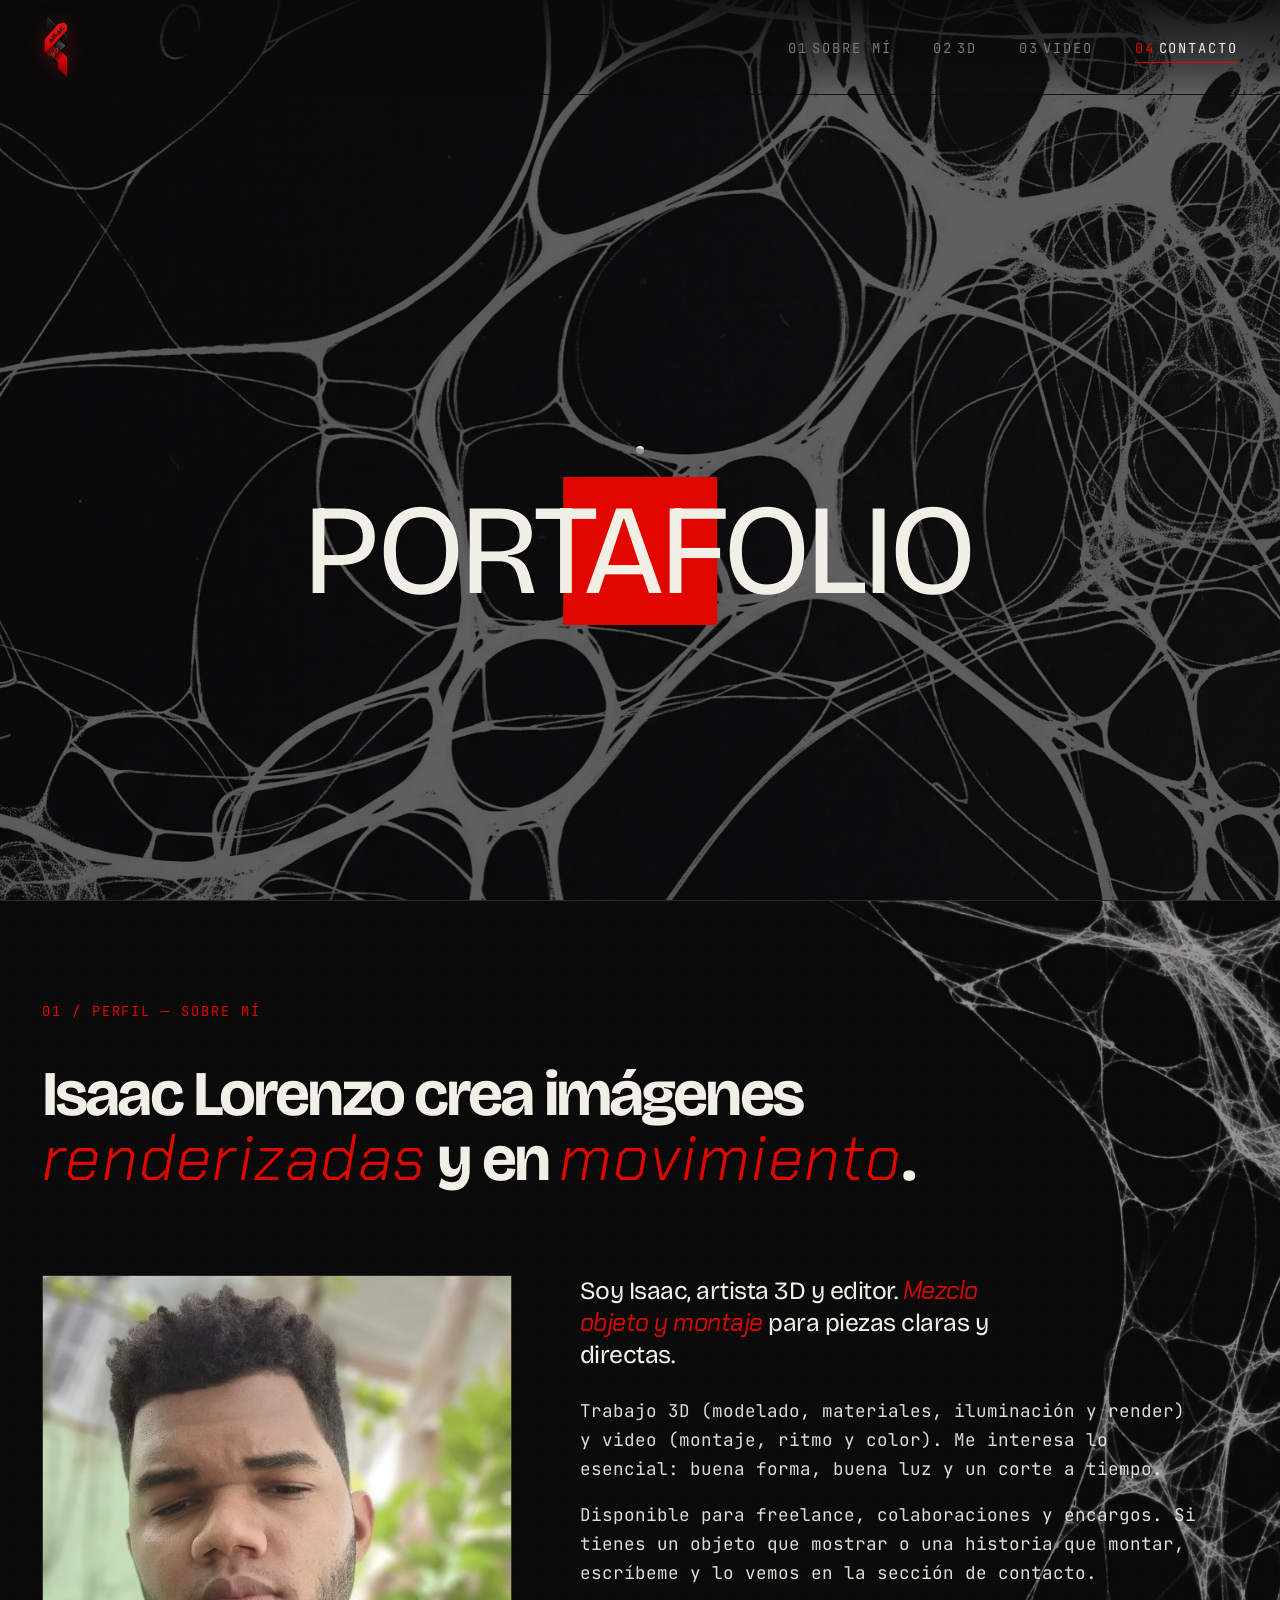
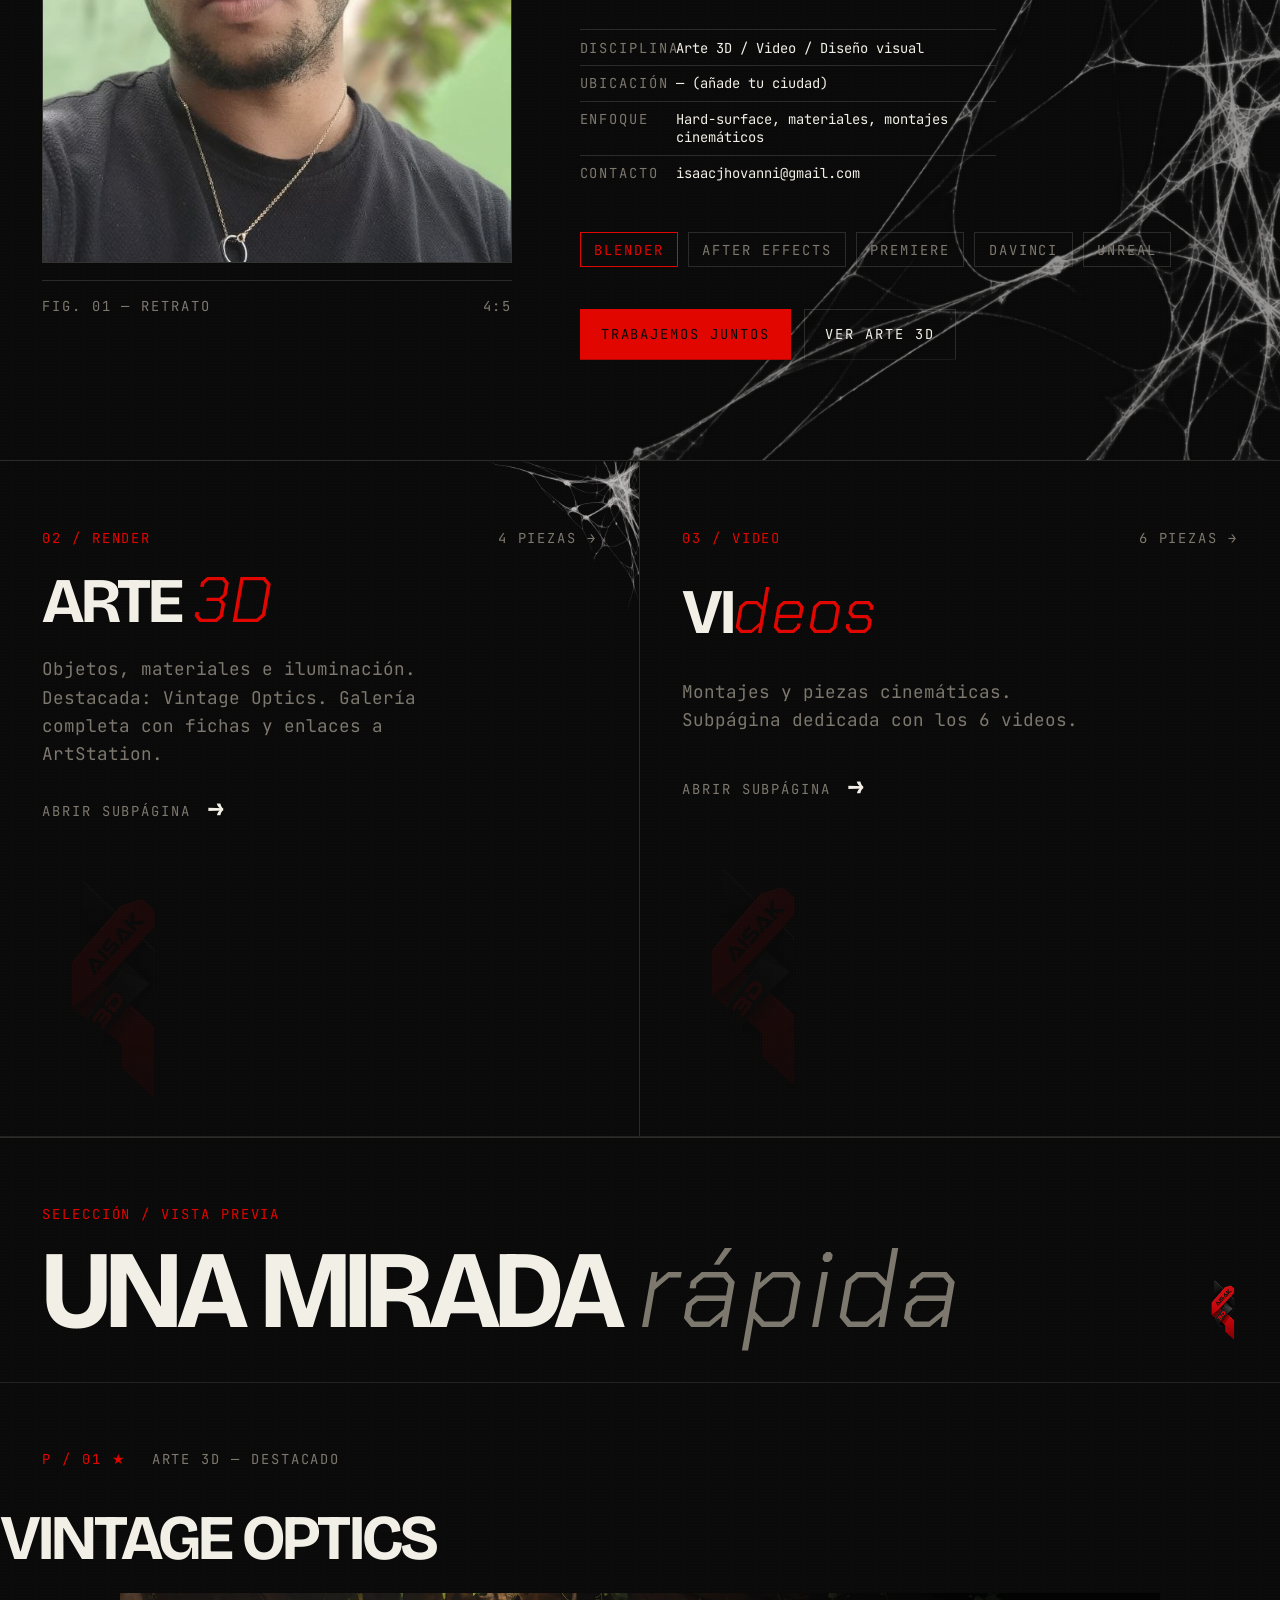
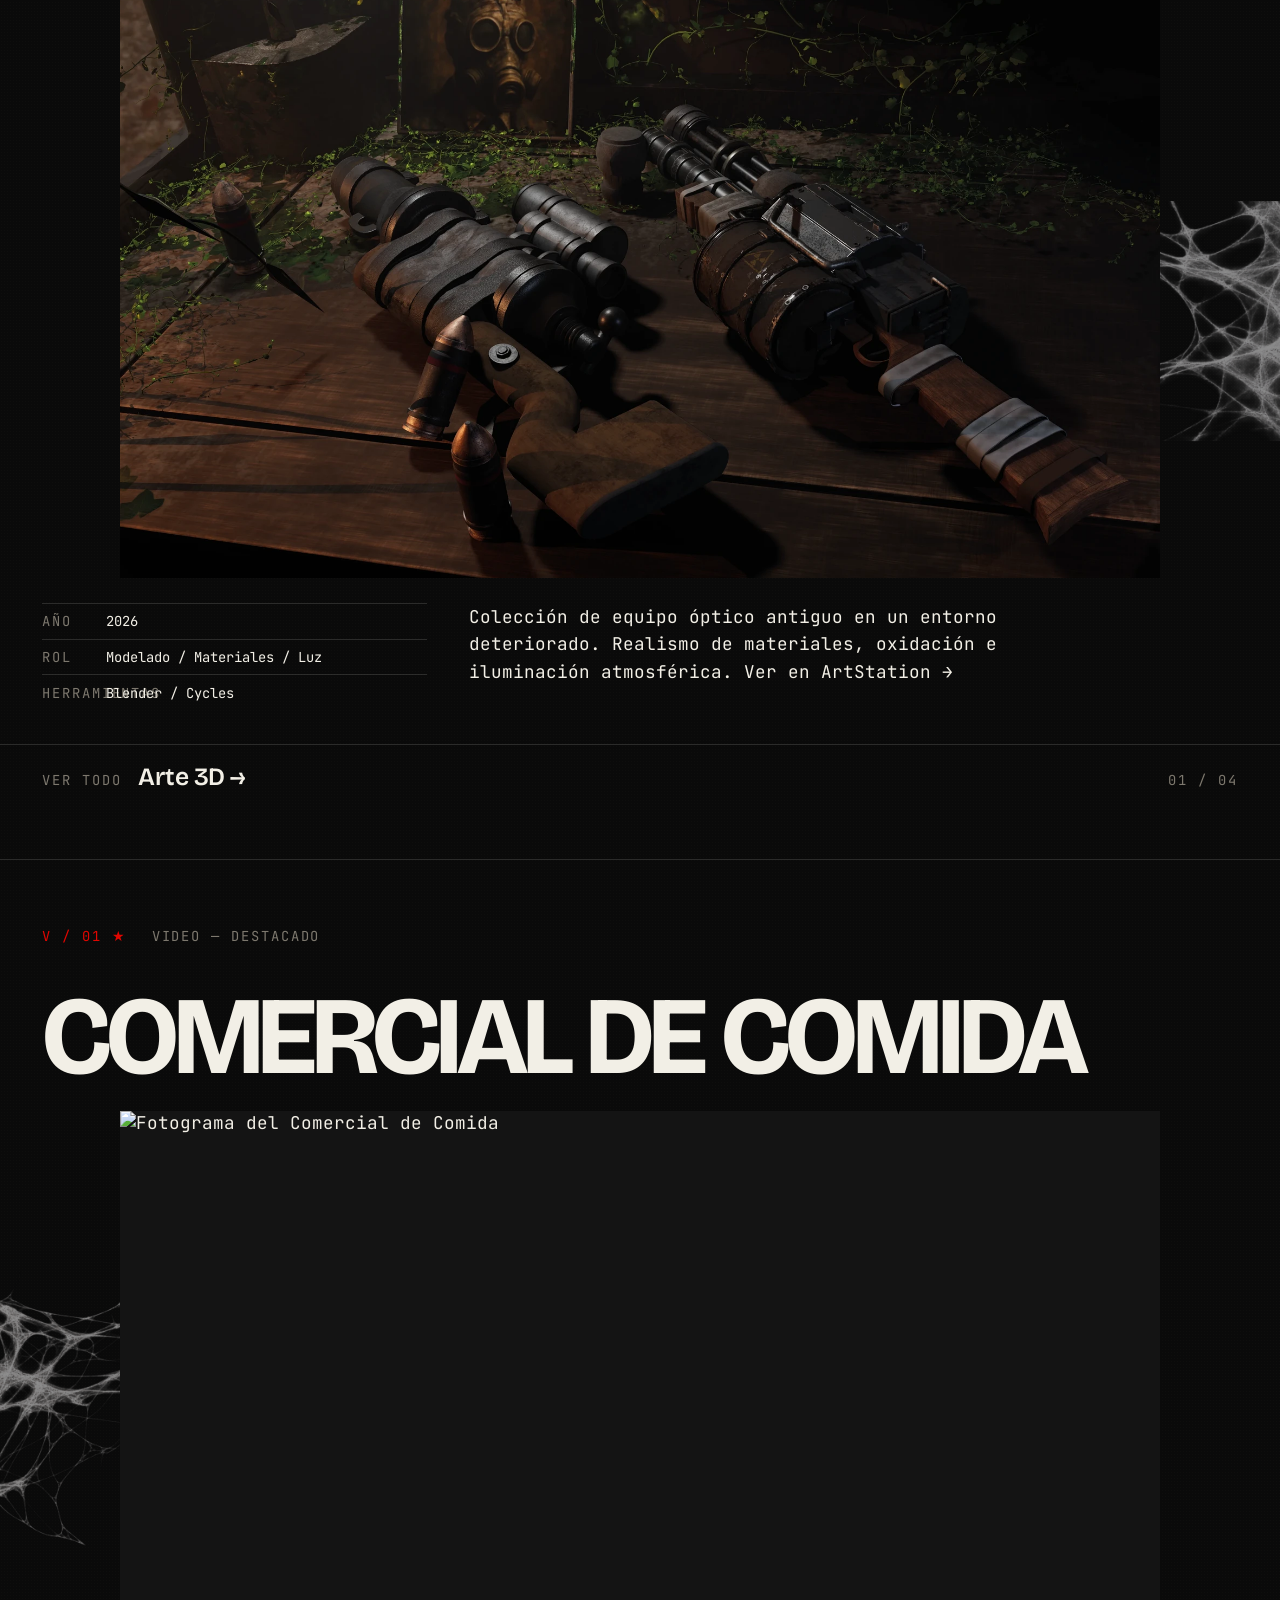
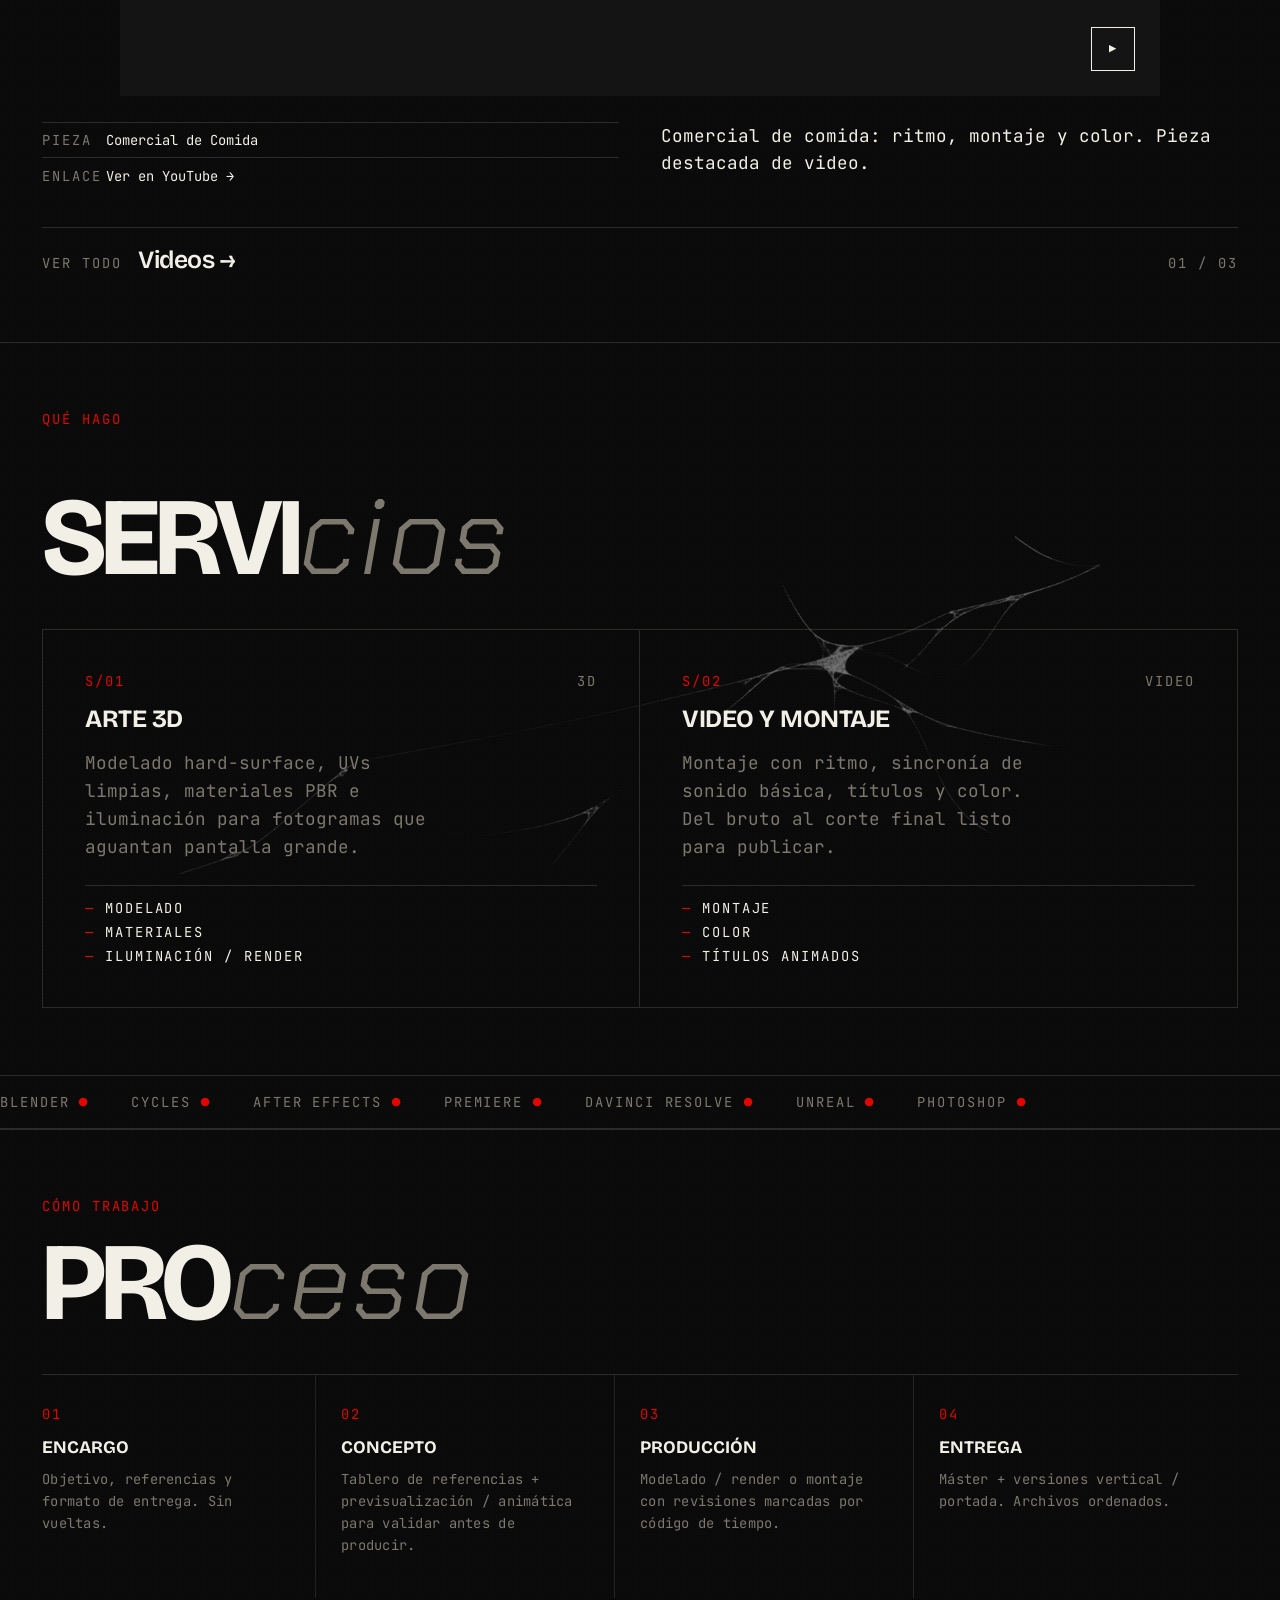
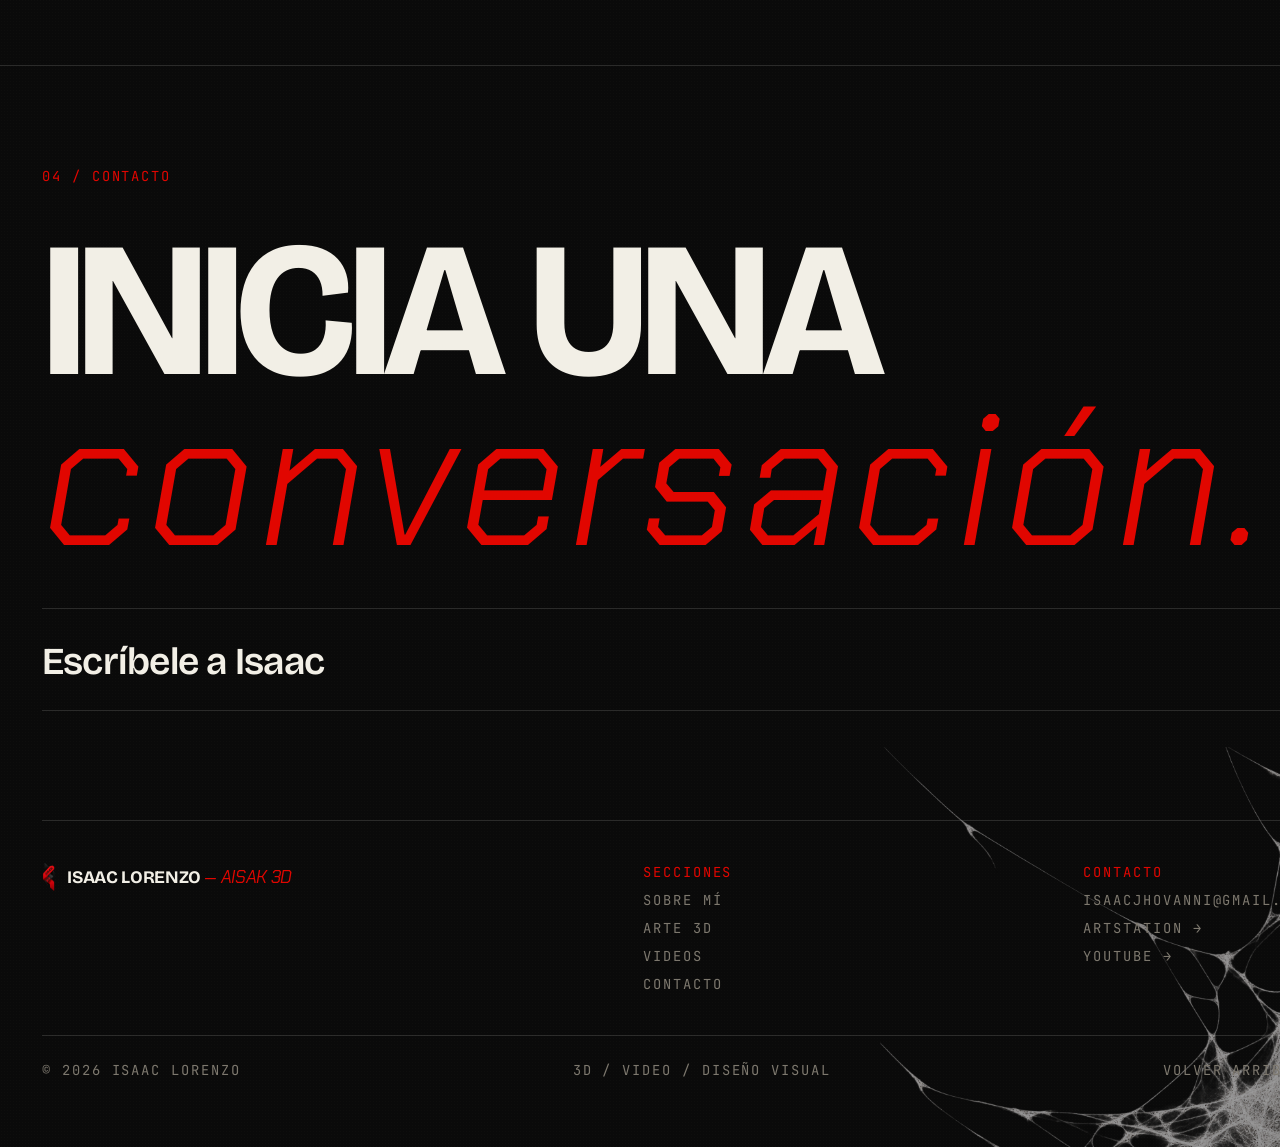
==== commit 55ce2172: "Usar email real de contacto: isaacjhovanni@gmail.com" ====
--- a/index.html
+++ b/index.html
@@ -77,7 +77,7 @@
           <div><dt>Disciplina</dt><dd>Arte 3D / Video / Diseño visual</dd></div>
           <div><dt>Ubicación</dt><dd>— (añade tu ciudad)</dd></div>
           <div><dt>Enfoque</dt><dd>Hard-surface, materiales, montajes cinemáticos</dd></div>
-          <div><dt>Contacto</dt><dd><a href="mailto:hello@isaaclorenzo.example">hello@isaaclorenzo.example</a></dd></div>
+          <div><dt>Contacto</dt><dd><a href="mailto:isaacjhovanni@gmail.com">isaacjhovanni@gmail.com</a></dd></div>
         </dl>
         <div class="about__tags">
           <span class="tag tag--red">Blender</span><span class="tag">After Effects</span><span class="tag">Premiere</span><span class="tag">DaVinci</span><span class="tag">Unreal</span>
@@ -206,7 +206,7 @@
       <h2 id="contact-title" class="contact__title display">Inicia una<br /><span class="editorial">conversación.</span></h2>
       <img class="logo logo--contact" src="assets/logo.png" alt="" aria-hidden="true" />
     </div>
-    <a class="contact__cta" href="mailto:hello@isaaclorenzo.example" data-cursor="open">
+    <a class="contact__cta" href="mailto:isaacjhovanni@gmail.com" data-cursor="open">
       <span>Escríbele a Isaac</span><span class="contact__arrow" aria-hidden="true">→</span>
     </a>
     <footer class="foot" data-reveal data-from="up">
@@ -224,7 +224,7 @@
         </nav>
         <div class="foot__contact">
           <span class="label label--accent">Contacto</span>
-          <a href="mailto:hello@isaaclorenzo.example">hello@isaaclorenzo.example</a>
+          <a href="mailto:isaacjhovanni@gmail.com">isaacjhovanni@gmail.com</a>
           <a href="https://www.artstation.com/isazz_jv" target="_blank" rel="noopener">ArtStation →</a>
           <a href="https://www.youtube.com/@Ekko-Sound" target="_blank" rel="noopener">YouTube →</a>
         </div>
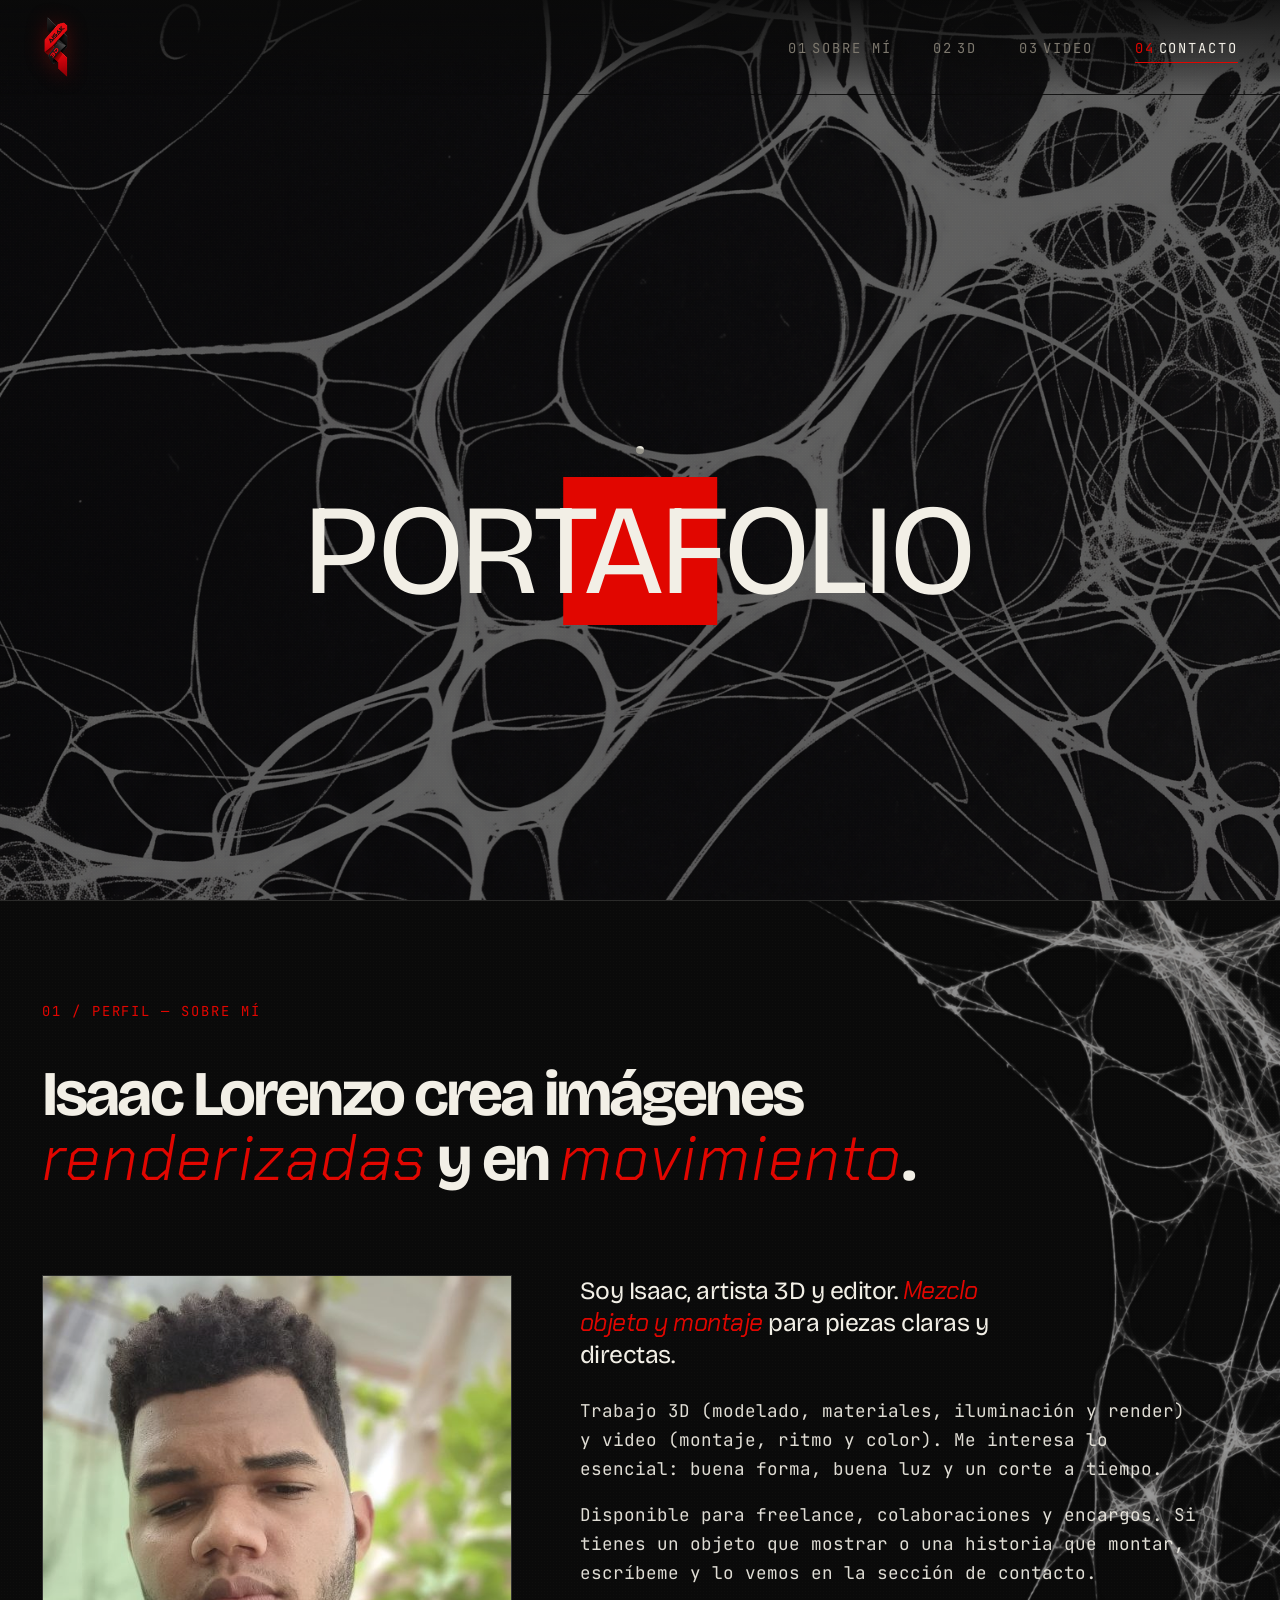
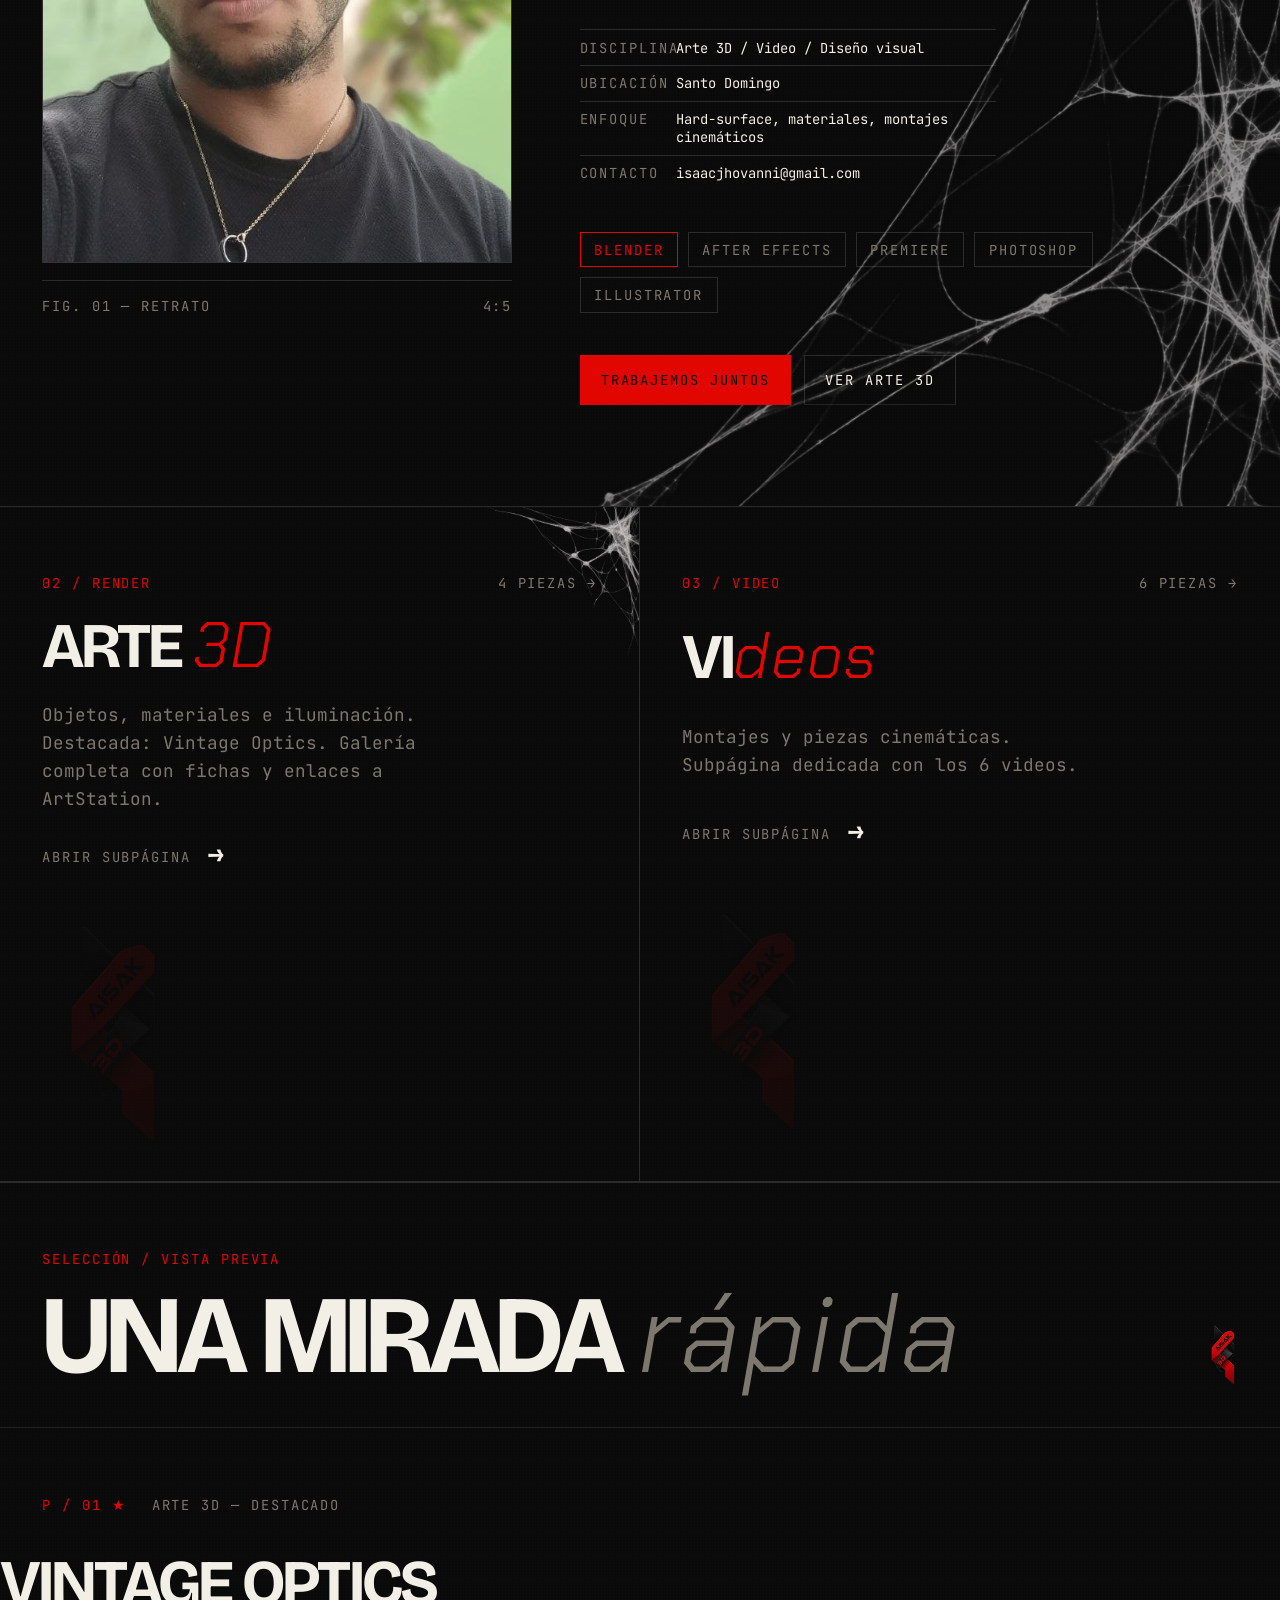
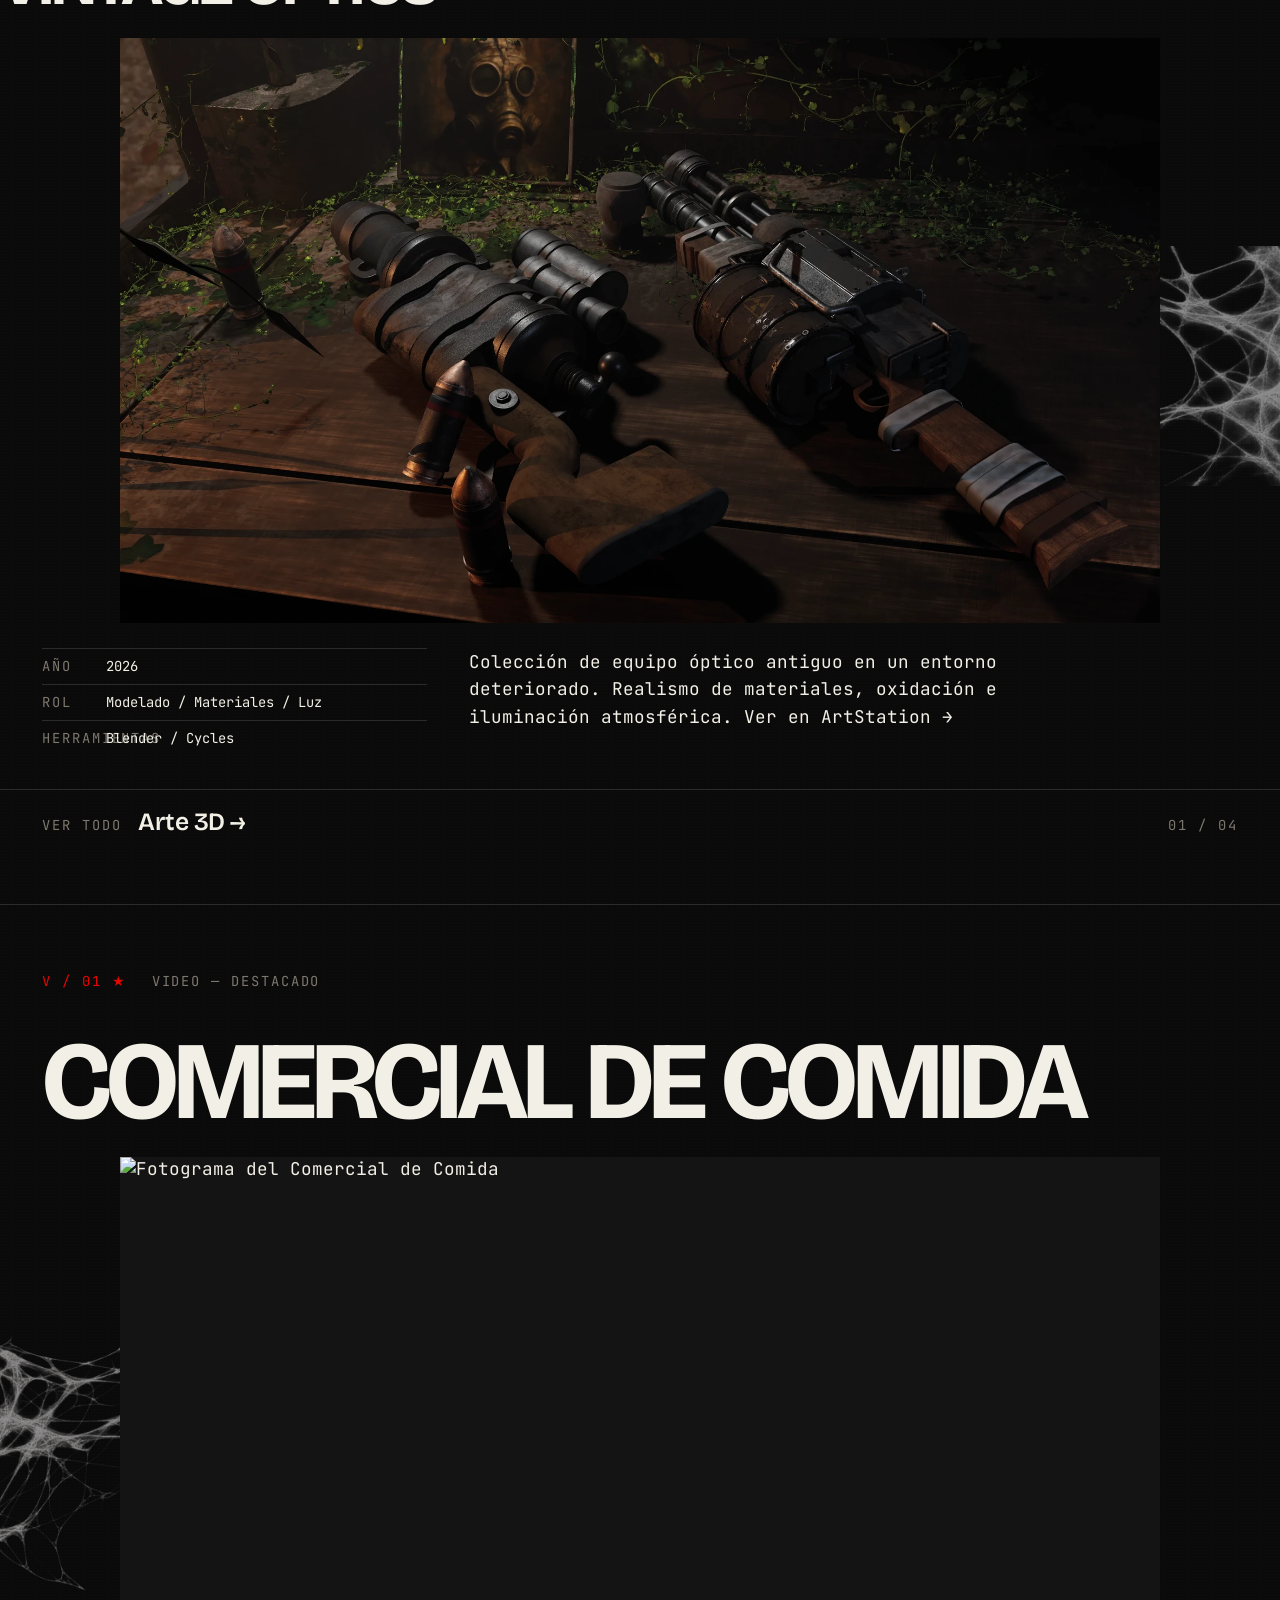
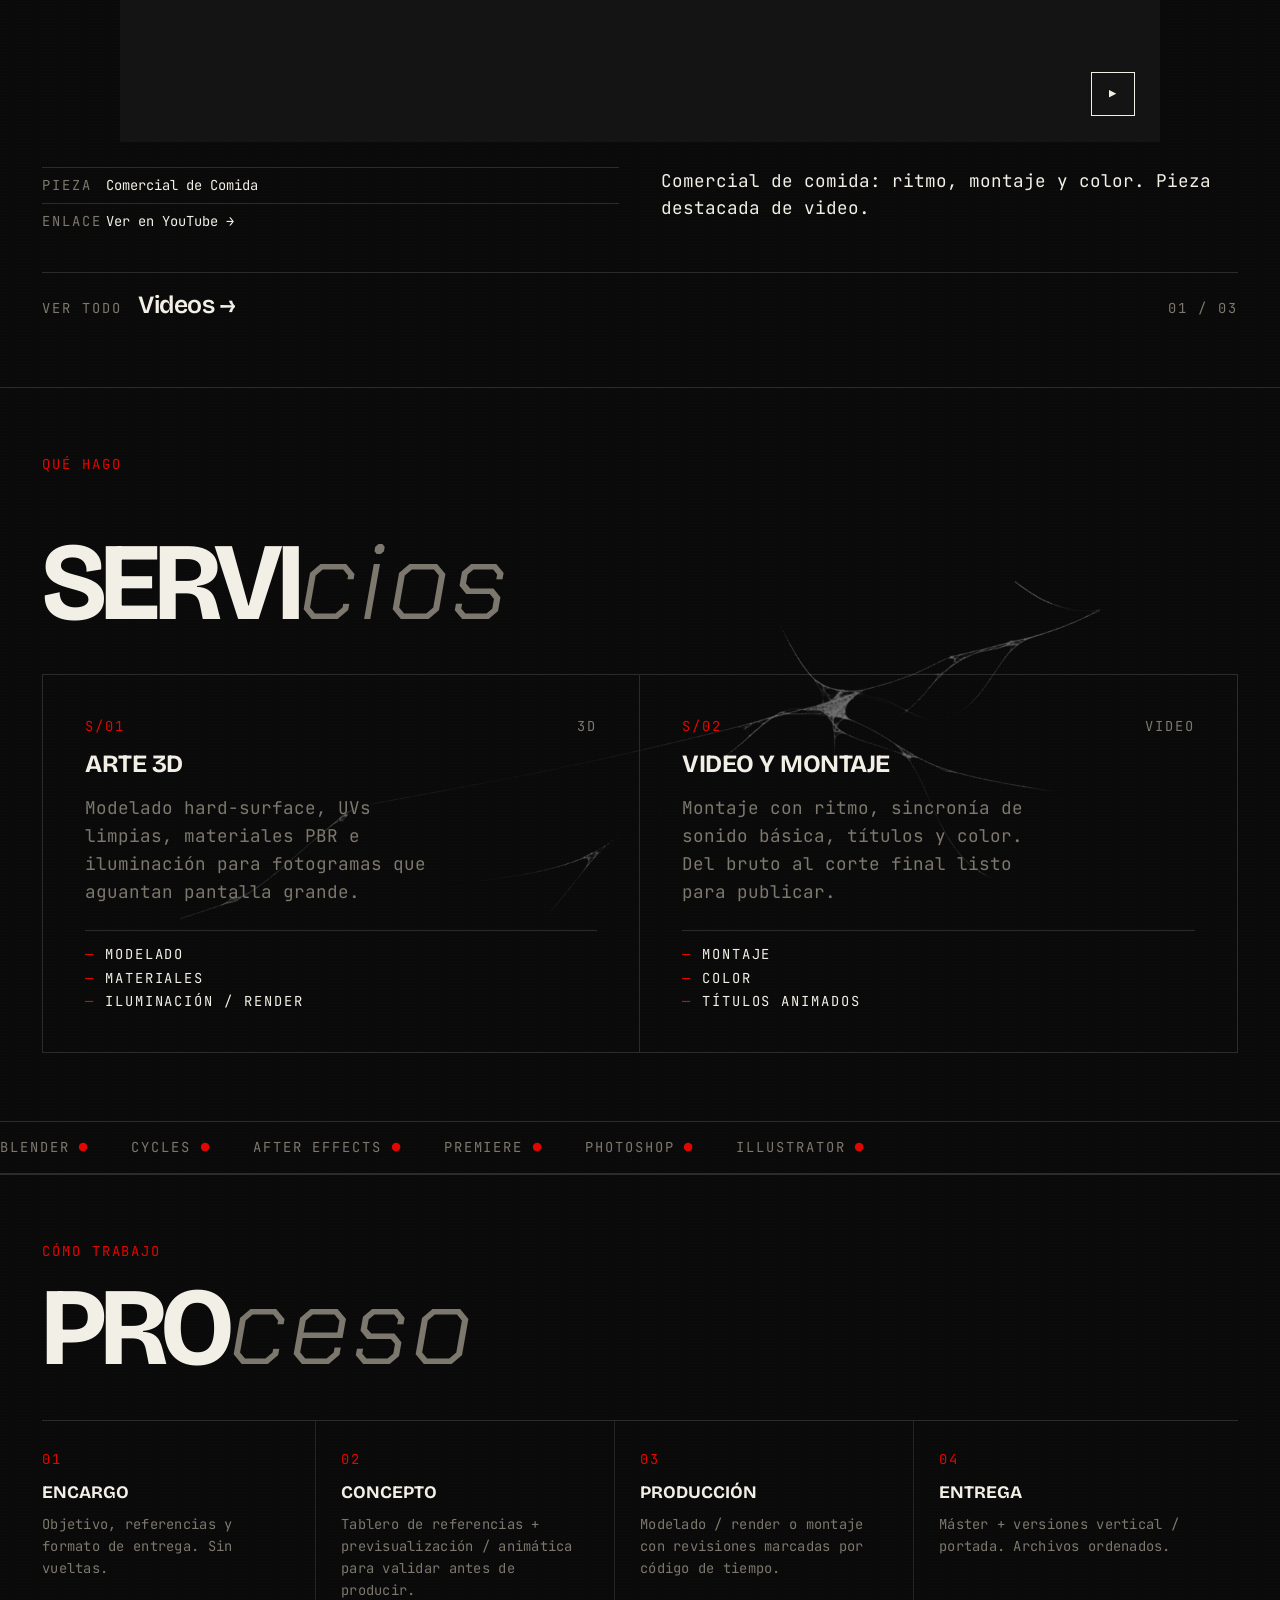
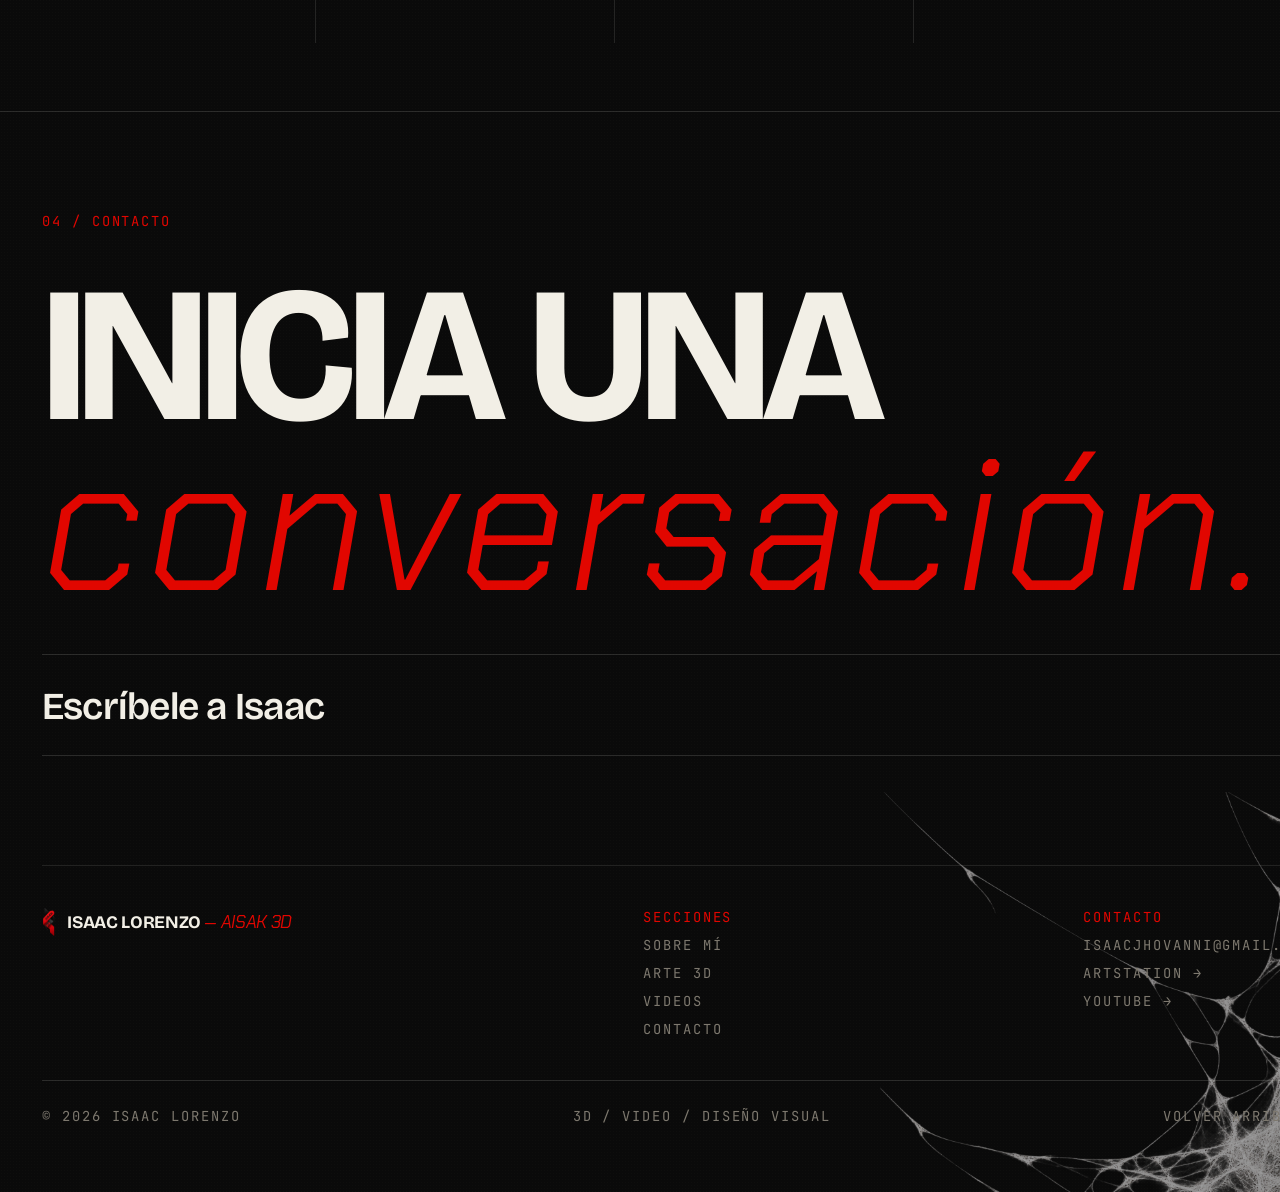
==== commit 5ab7bc25: "Herramientas: Photoshop e Illustrator; ubicacion Santo Domingo" ====
--- a/index.html
+++ b/index.html
@@ -75,12 +75,12 @@
         </div>
         <dl class="about__meta">
           <div><dt>Disciplina</dt><dd>Arte 3D / Video / Diseño visual</dd></div>
-          <div><dt>Ubicación</dt><dd>— (añade tu ciudad)</dd></div>
+          <div><dt>Ubicación</dt><dd>Santo Domingo</dd></div>
           <div><dt>Enfoque</dt><dd>Hard-surface, materiales, montajes cinemáticos</dd></div>
           <div><dt>Contacto</dt><dd><a href="mailto:isaacjhovanni@gmail.com">isaacjhovanni@gmail.com</a></dd></div>
         </dl>
         <div class="about__tags">
-          <span class="tag tag--red">Blender</span><span class="tag">After Effects</span><span class="tag">Premiere</span><span class="tag">DaVinci</span><span class="tag">Unreal</span>
+          <span class="tag tag--red">Blender</span><span class="tag">After Effects</span><span class="tag">Premiere</span><span class="tag">Photoshop</span><span class="tag">Illustrator</span>
         </div>
         <p style="margin-top:1rem; display:flex; gap:.8rem; flex-wrap:wrap;">
           <a class="btn btn--solid" href="#contact" data-cursor="open">Trabajemos juntos</a>
@@ -183,7 +183,7 @@
   </section>
 
   <div class="marquee" aria-hidden="true">
-    <span>Blender <b>●</b></span><span>Cycles <b>●</b></span><span>After Effects <b>●</b></span><span>Premiere <b>●</b></span><span>DaVinci Resolve <b>●</b></span><span>Unreal <b>●</b></span><span>Photoshop <b>●</b></span>
+    <span>Blender <b>●</b></span><span>Cycles <b>●</b></span><span>After Effects <b>●</b></span><span>Premiere <b>●</b></span><span>Photoshop <b>●</b></span><span>Illustrator <b>●</b></span>
   </div>
 
   <!-- PROCESO -->
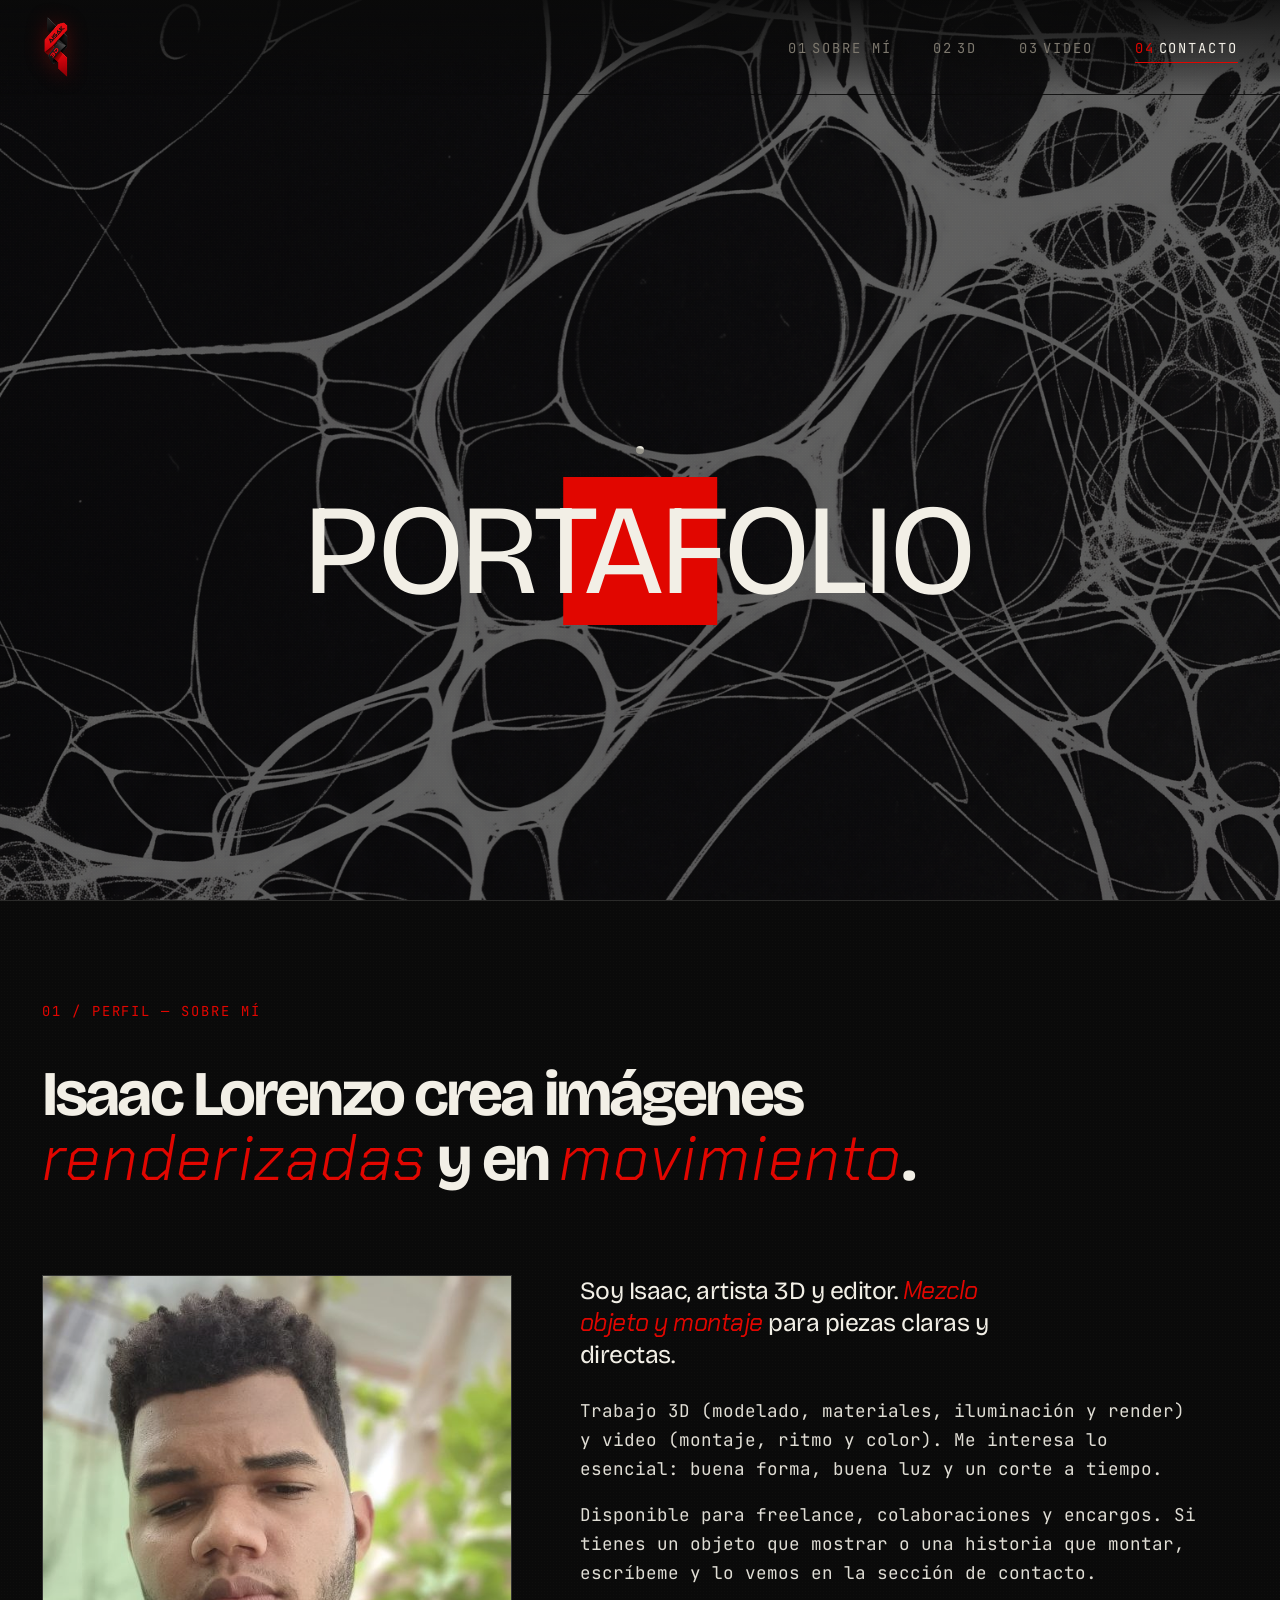
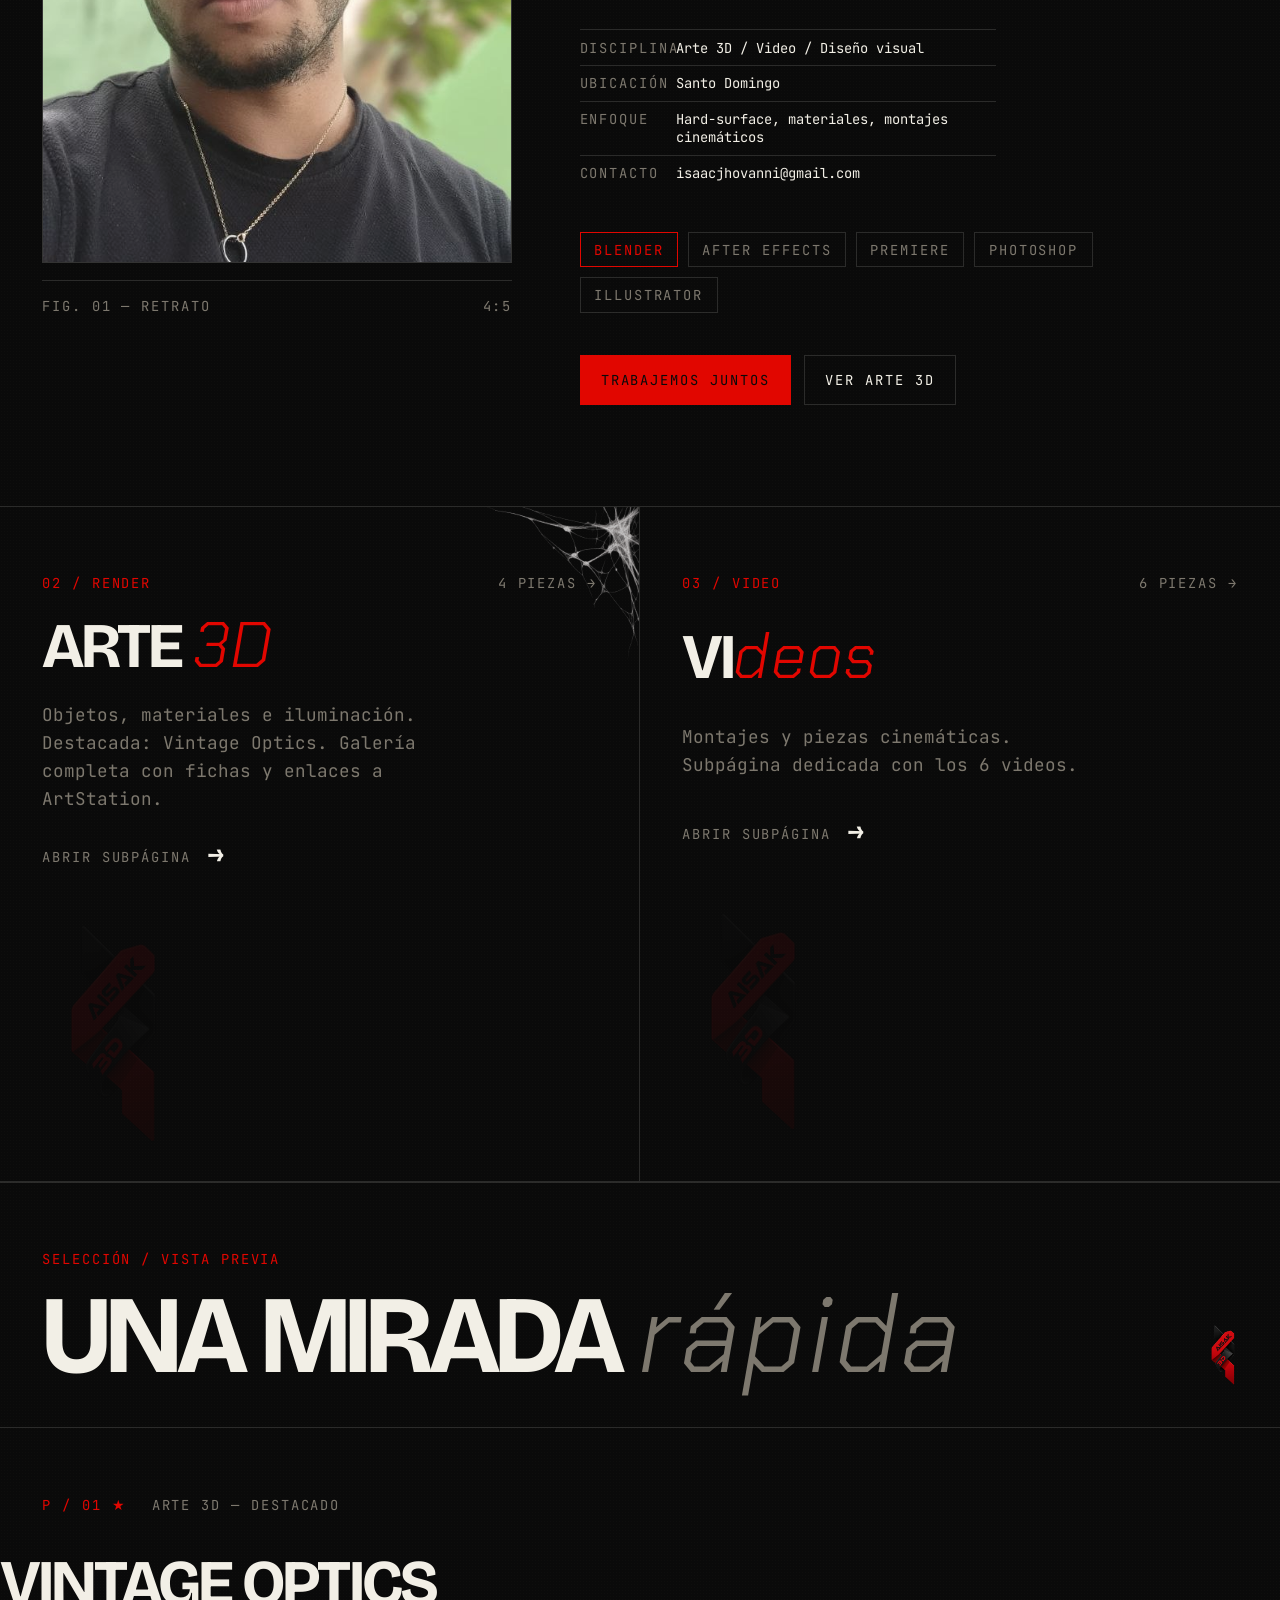
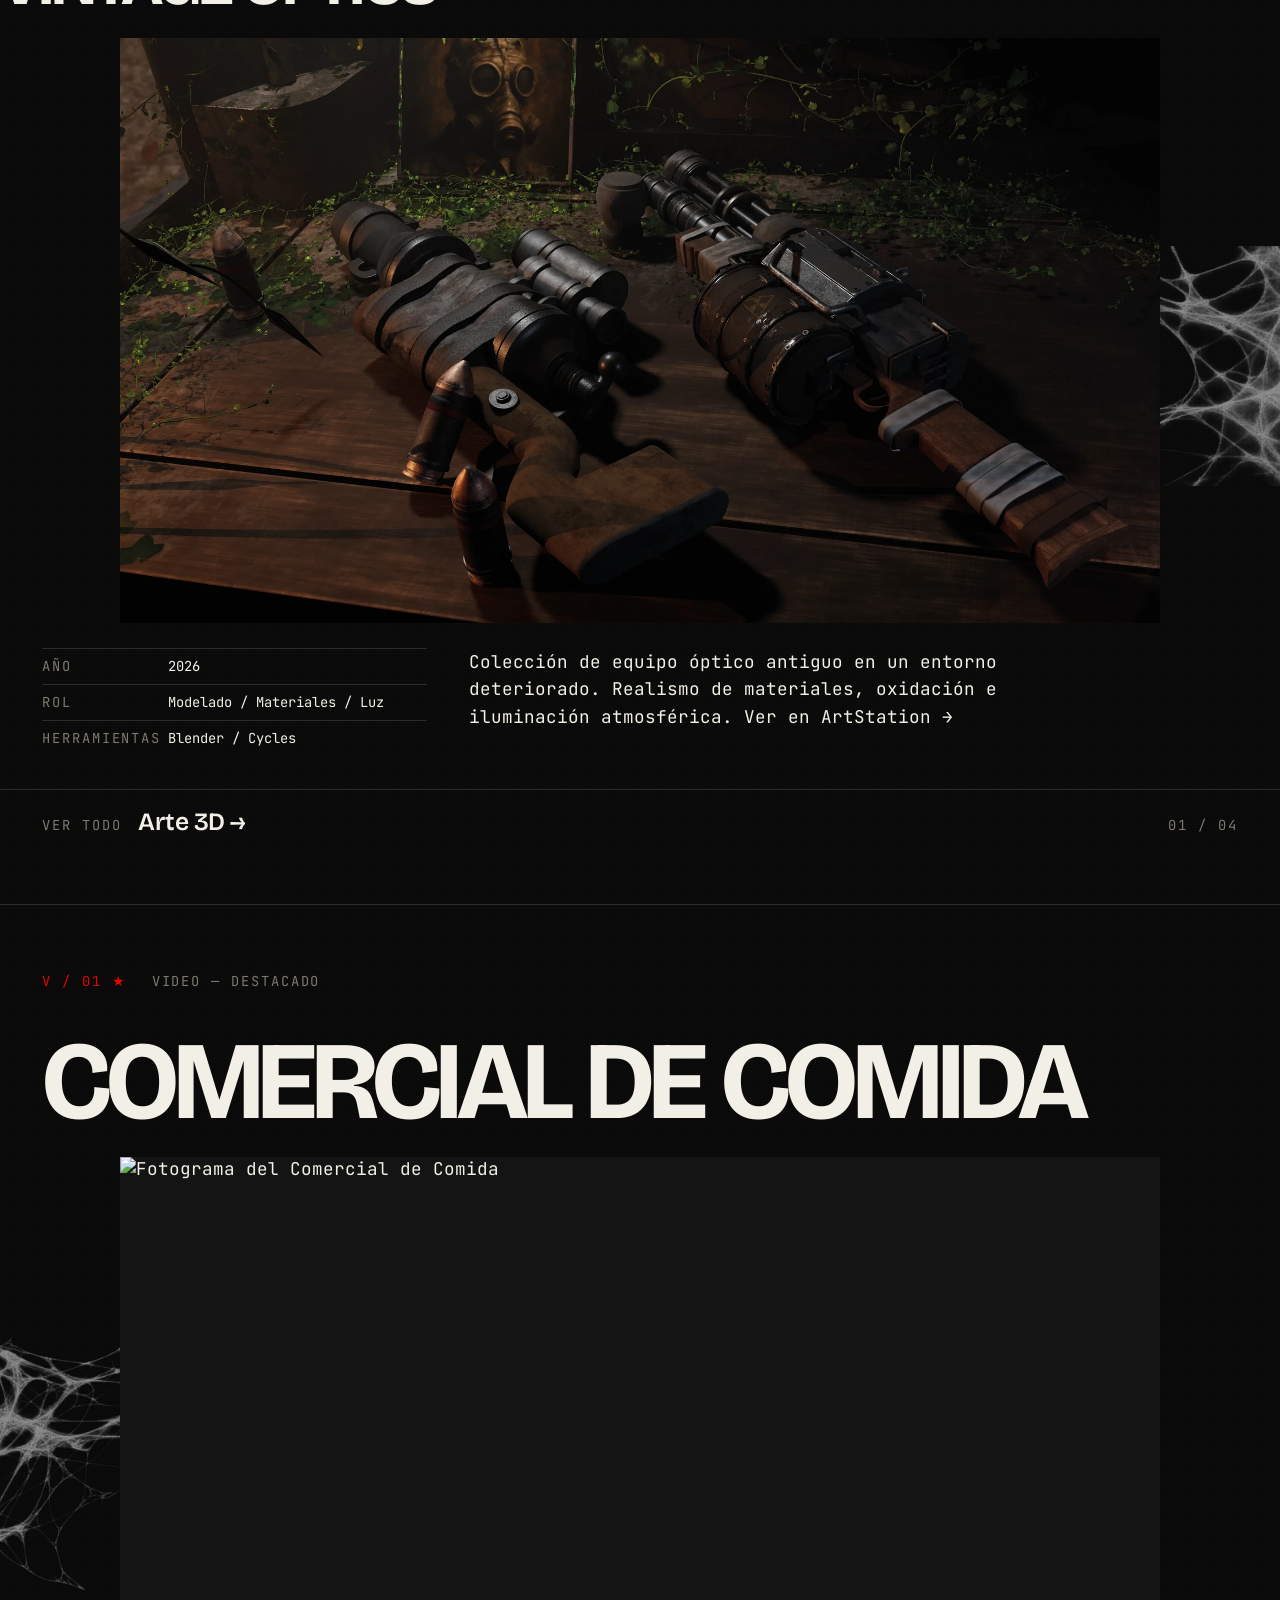
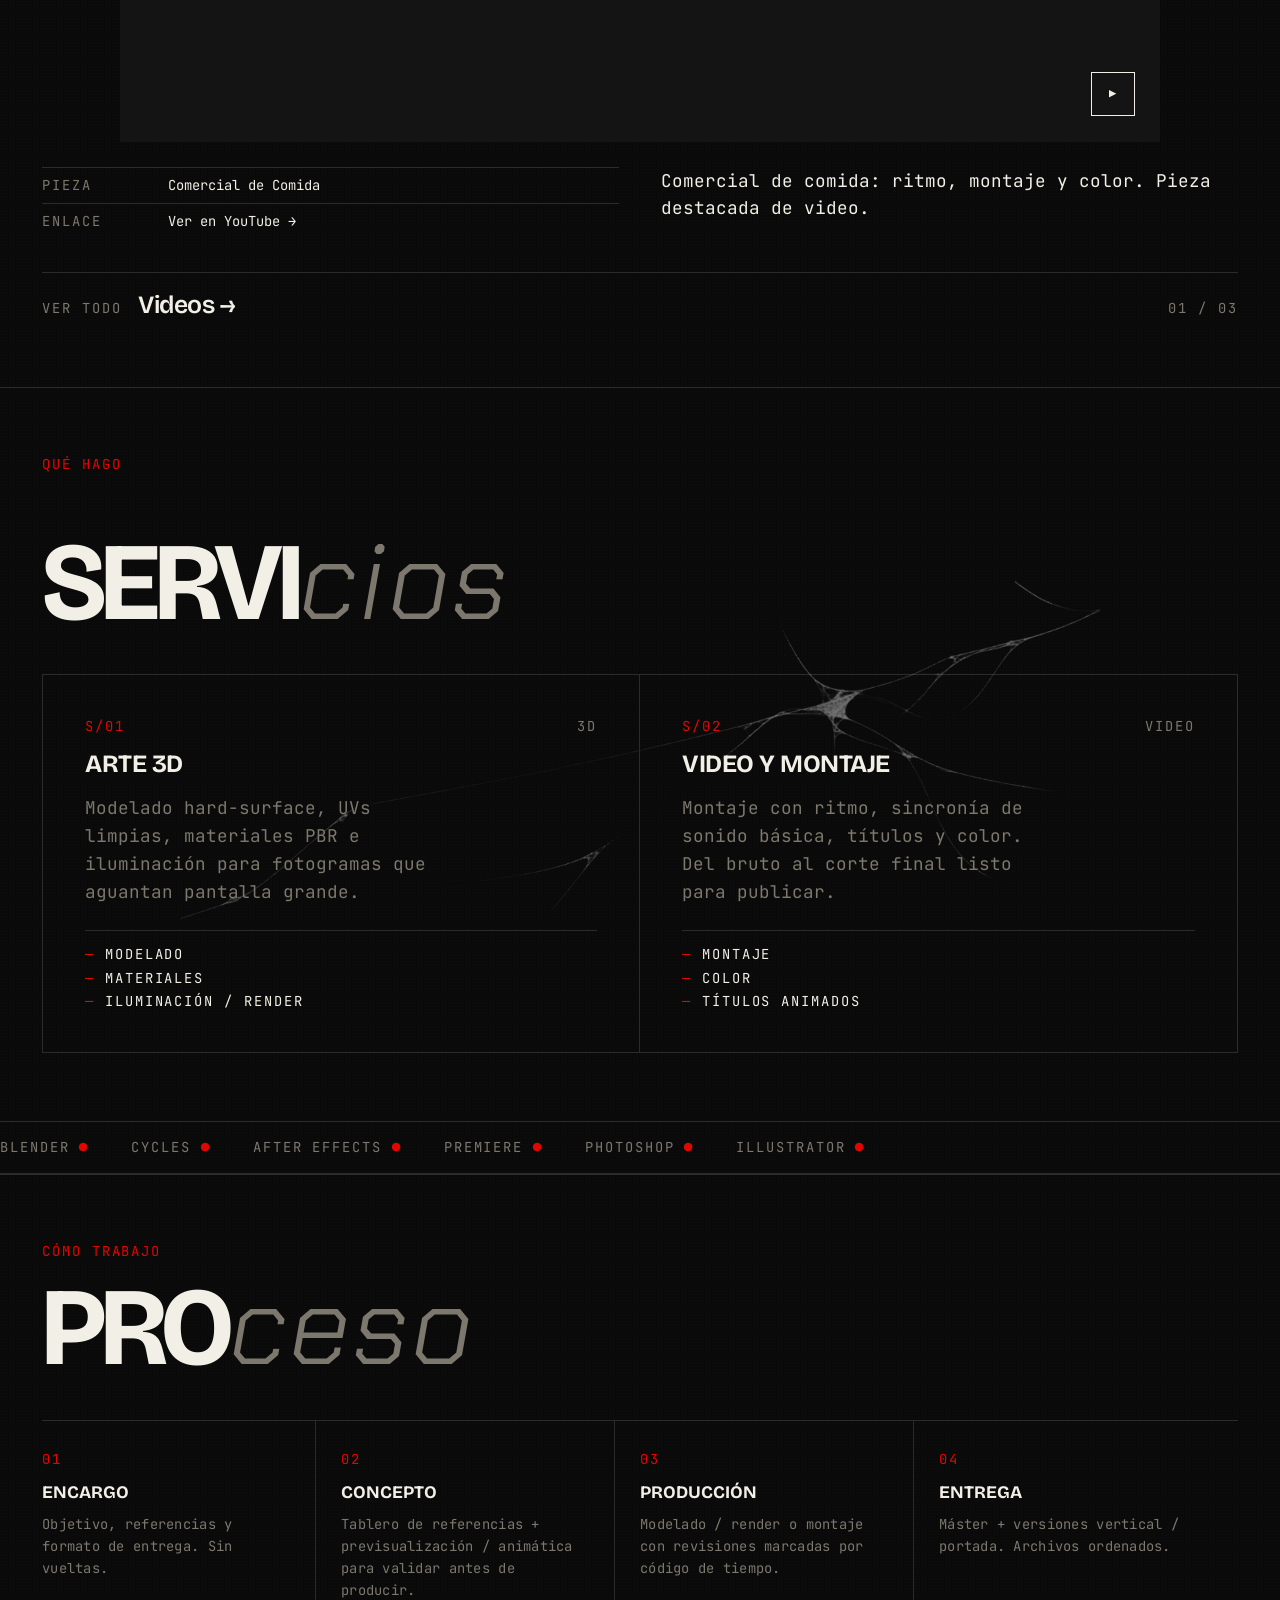
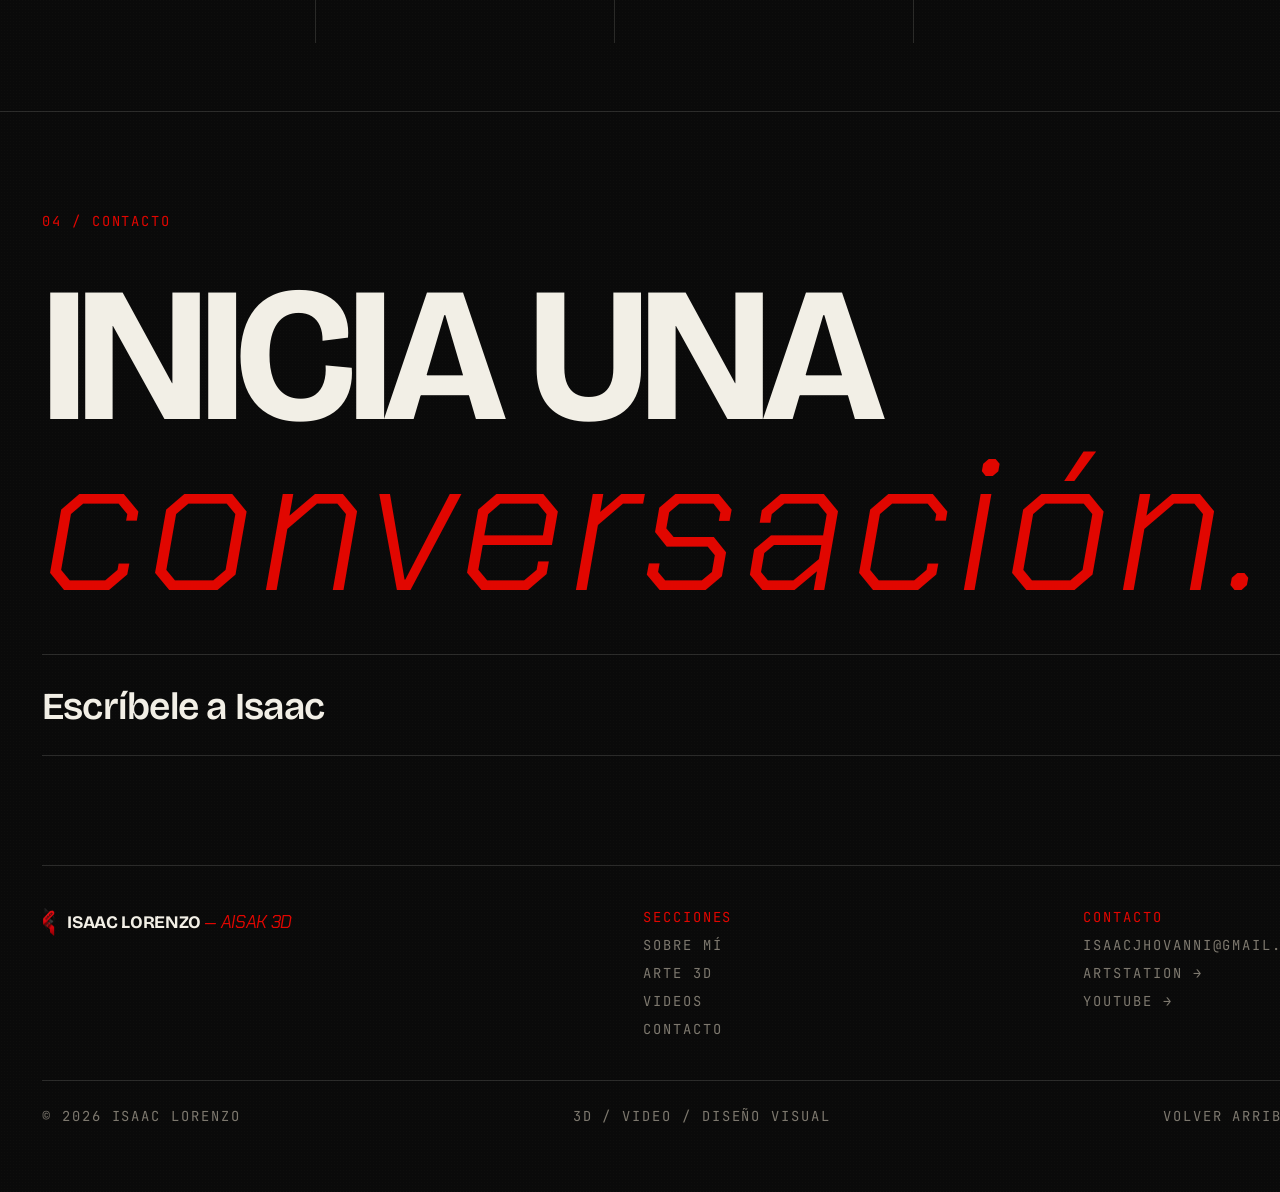
==== commit 5335adcb: "Fix critico: reveals invisibles sin GSAP (autoAlpha/visibility), solape de etiquetas y recorte de de" ====
--- a/index.html
+++ b/index.html
@@ -2,9 +2,10 @@
 <html lang="es">
 <head>
 <meta charset="UTF-8" />
-<meta name="viewport" content="width=device-width, initial-scale=1" />
+<meta name="viewport" content="width=device-width, initial-scale=1, viewport-fit=cover" />
 <title>Isaac Lorenzo — AISAK 3D / Video</title>
 <meta name="description" content="Portafolio de Isaac Lorenzo (AISAK 3D): arte 3D y video. Subpáginas dedicadas a 3D y Video, sobre mí con foto y contacto." />
+<script>document.documentElement.classList.add('js');</script>
 <link rel="icon" type="image/png" href="assets/logo.png" />
 <link rel="preconnect" href="https://fonts.googleapis.com" />
 <link rel="preconnect" href="https://fonts.gstatic.com" crossorigin />
@@ -266,16 +267,19 @@
   }
 })();
 (function () {
-  if (window.gsap && window.ScrollTrigger) return; // GSAP owns reveals
+  /* Red de seguridad de reveals: corre SIEMPRE.
+     Si GSAP esta activo elowns las animaciones, pero este observador
+     solo fija data-state="in" (idempotente) y garantiza que el contenido
+     quede visible aunque ScrollTrigger no dispare. */
   const nodes = document.querySelectorAll('[data-reveal]');
-  if (!nodes.length) return;
-  if (matchMedia('(prefers-reduced-motion: reduce)').matches || !('IntersectionObserver' in window)) {
-    nodes.forEach(n => n.dataset.state = 'in'); return;
+  if (nodes.length && !matchMedia('(prefers-reduced-motion: reduce)').matches && 'IntersectionObserver' in window) {
+    const io = new IntersectionObserver(entries => {
+      entries.forEach(e => { if (e.isIntersecting) { e.target.dataset.state = 'in'; io.unobserve(e.target); } });
+    }, { rootMargin: '0px 0px -8% 0px' });
+    nodes.forEach(n => io.observe(n));
+  } else {
+    nodes.forEach(n => n.dataset.state = 'in');
   }
-  const io = new IntersectionObserver(entries => {
-    entries.forEach(e => { if (e.isIntersecting) { e.target.dataset.state = 'in'; io.unobserve(e.target); } });
-  }, { rootMargin: '-10% 0px' });
-  nodes.forEach(n => { n.dataset.state = 'out'; io.observe(n); });
 })();
 (function () {
   const supportsHover = matchMedia('(hover: hover) and (pointer: fine)').matches;
@@ -284,13 +288,17 @@
   const cursor = document.getElementById('cursor');
   const label  = document.getElementById('cursorLabel');
   if (!cursor) return;
-  let x = innerWidth / 2, y = innerHeight / 2, tx = x, ty = y;
-  const tick = () => {
-    x += (tx - x) * 0.22; y += (ty - y) * 0.22;
+  let x = innerWidth / 2, y = innerHeight / 2, tx = x, ty = y, prev = 0;
+  const SMOOTH = 22; /* ms de suavizado; menor = respuesta más inmediata */
+  const tick = ts => {
+    if (!prev) prev = ts;
+    const dt = Math.min(64, ts - prev); prev = ts;
+    const k = 1 - Math.exp(-dt / SMOOTH); /* independiente de los FPS */
+    x += (tx - x) * k; y += (ty - y) * k;
     cursor.style.transform = `translate(${x}px, ${y}px) translate(-50%, -50%)`;
     requestAnimationFrame(tick);
   };
-  tick();
+  tick(0);
   window.addEventListener('pointermove', e => { tx = e.clientX; ty = e.clientY; }, { passive: true });
   document.querySelectorAll('[data-cursor], a, button').forEach(el => {
     const mode = el.getAttribute('data-cursor');
--- a/styles.css
+++ b/styles.css
@@ -222,7 +222,7 @@
 .dot { display: inline-block; width: .5rem; height: .5rem; background: var(--accent); border-radius: 50%; margin-right: .5rem; vertical-align: middle; animation: dotPulse 2s ease-in-out infinite; }
 @keyframes dotPulse { 0%, 100% { opacity: 1; } 50% { opacity: .35; } }
 .hero__name { font-size: var(--step-5); line-height: var(--hero-name-leading); letter-spacing: var(--display-tracking-tight); text-transform: uppercase; grid-column: 1 / -1; display: block; position: relative; z-index: 2; }
-.hero__line { display: block; overflow: hidden; }
+.hero__line { display: block; overflow: hidden; padding-bottom: .14em; margin-bottom: -.14em; }
 .hero__line > span { display: block; transform: translateY(105%); animation: heroLine var(--dur-slow) var(--ease-out) forwards; }
 .hero__line--a > span { animation-delay: 100ms; }
 .hero__line--b > span { animation-delay: 220ms; }
@@ -298,7 +298,10 @@
 .project__caption { margin-top: var(--space-2); font-size: var(--step--1); color: var(--fg-muted); font-family: var(--font-mono); letter-spacing: var(--nav-tracking); text-transform: uppercase; }
 .project__body { display: grid; grid-template-columns: minmax(0, 1fr) minmax(0, 2fr); gap: var(--space-4); align-items: start; }
 .project__meta { display: grid; gap: .5rem; font-size: var(--step--1); }
-.project__meta > div { display: grid; grid-template-columns: 8ch 1fr; border-top: 1px solid var(--rule); padding-top: .5rem; }
+/* 8ch no cabia para "HERRAMIENTAS" (11 caracteres) y la etiqueta se
+   solapaba con su valor. 7.5rem escala con la raiz y mantiene la
+   alineacion entre filas. */
+.project__meta > div { display: grid; grid-template-columns: 7.5rem 1fr; border-top: 1px solid var(--rule); padding-top: .5rem; }
 .project__meta dt { color: var(--fg-muted); text-transform: uppercase; letter-spacing: var(--nav-tracking); }
 .project__desc { max-width: 52ch; line-height: 1.55; font-size: var(--step-0); }
 .project__foot { grid-column: 1 / -1; display: flex; justify-content: space-between; align-items: baseline; border-top: 1px solid var(--rule); padding-top: var(--space-2); margin-top: var(--space-2); }
@@ -333,9 +336,23 @@
 }
 .project--video:hover .project__media::after { background: var(--accent); border-color: var(--accent); color: var(--color-black); }
 @media (max-width: 900px) {
+  /* Al colapsar a 1 columna hay que neutralizar las colocaciones
+     grid-column/grid-row o se crean columnas implicitas y se rompe. */
   .project, .project--split, .project--tall, .project--strip { grid-template-columns: 1fr !important; }
-  .project--split .project__media, .project--type-first .project__media { margin: 0; }
+  .project--split .project__media,
+  .project--type-first .project__media { margin: 0; }
   .project__body { grid-template-columns: 1fr; }
+  .project--split .project__head, .project--split .project__body, .project--split .project__media,
+.project--tall .project__head, .project--tall .project__body,  .project--tall .project__media {
+    grid-column: 1 / -1; grid-row: auto;
+  }
+  .project--tall .project__media { aspect-ratio: 4 / 5; max-height: 70svh; }
+  /* Estas variantes son mas especificas que .project__body: hay que
+     neutralizarlas aqui o se quedan a 2 columnas en movil. */
+  .project--strip .project__body,
+  .project--type-first .project__body { grid-template-columns: 1fr; max-width: none; }
+  .project--strip .project__title,
+  .project--type-first .project__title { font-size: var(--step-3); }
 }
 
 /* ============ SLOT ============ */
@@ -502,7 +519,7 @@
 .project--type-first .project__media { margin-left: auto; margin-right: auto; max-width: 760px; width: 100%; aspect-ratio: 16 / 9; }
 .project--strip .project__media { aspect-ratio: 16 / 9; max-width: 1040px; }
 
-/* Videos: 2 columnas en escritorio para acortar el scroll vacío */
+/* Videos: 2 columnas en escritorio; 1 columna solo en movil estrecho */
 #moving { display: grid; grid-template-columns: 1fr 1fr; gap: 0 var(--space-4); align-items: start; padding: 0 var(--space-4) var(--space-5); }
 #moving > .chapter__head { grid-column: 1 / -1; padding-left: 0; padding-right: 0; }
 #moving > .project { grid-column: auto; padding-left: 0; padding-right: 0; }
@@ -510,14 +527,11 @@
 #moving > #video-01 { grid-column: 1 / -1; }
 #moving > #video-01 .project__media { max-width: 1040px; }
 @media (max-width: 900px) {
-  #moving { grid-template-columns: 1fr; padding: 0; }
-  #moving > .chapter__head { padding-left: var(--space-4); padding-right: var(--space-4); }
-  #moving > .project { padding-left: var(--space-4); padding-right: var(--space-4); }
   .project__media, .project--split .project__media, .project--tall .project__media, .project--type-first .project__media, .thumb-embed, .video-embed { max-width: 100%; max-height: none; margin-inline: auto; }
 }
 
 /* ============ TELARAÑAS PNG (transparentes, viajan con el scroll) ============ */
-.has-web { position: relative; overflow: hidden; }
+.has-web { position: relative; overflow: clip; }
 .web { position: absolute; z-index: 0; pointer-events: none; max-width: none; }
 .has-web > :not(.web),
 .hero > :not(.web):not(.cover-bg-img):not(.hero__logo),
@@ -567,6 +581,9 @@
     line-height: .92;
     hyphens: auto;
   }
+  /* line-height muy apretado + overflow:hidden del reveal = descendentes
+     cortadas ("objetos y luz" se ve partida por la mitad). */
+  .hero__line { line-height: 1.08; padding-bottom: .1em; margin-bottom: -.1em; }
   .chapter__title { hyphens: auto; }
 }
 @media (max-width: 380px) {
@@ -586,12 +603,121 @@
   max-width: 100%;
 }
 
-/* ============ REVEAL ============ */
+/* ============================================================
+   RESPONSIVE AVANZADO
+   Objetivos: 320px (movil pequeno) · 390-430 (movil) ·
+   600-900 (tablet vertical) · 1024-1366 (tablet horizontal /
+   laptop) · 1440+ (escritorio) · landscape de movil (altura corta)
+   Escritorio (>=1024px) intacto.
+   ============================================================ */
+
+/* --- iOS: no ajustar el texto automaticamente (bug de Safari) --- */
+html { -webkit-text-size-adjust: 100%; text-size-adjust: 100%; }
+
+/* --- Respaldo de unidades dinamicas de altura (navegadores viejos) --- */
+@supports not (height: 1svh) {
+  .hero { min-height: 100vh; }
+  .hero--sub { min-height: 58vh; }
+}
+
+/* --- Pantallas con muesca / barras del sistema (todas las paginas) --- */
+@supports (padding: max(0px)) {
+  .hdr {
+    padding-left: max(var(--space-4), env(safe-area-inset-left));
+    padding-right: max(var(--space-4), env(safe-area-inset-right));
+  }
+  .about, .chapter__head, .services, .process, .stats .stat, .contact { padding-left: max(var(--space-4), env(safe-area-inset-left)); padding-right: max(var(--space-4), env(safe-area-inset-right)); }
+  .foot { padding-bottom: env(safe-area-inset-bottom); }
+}
+
+/* --- TABLET VERTICAL (600-900px): titulares y 2 columnas donde cabe --- */
+@media (min-width: 601px) and (max-width: 900px) {
+  .about__grid { grid-template-columns: minmax(0, 4fr) minmax(0, 6fr); gap: var(--space-4); }
+  .index-card__desc { max-width: none; }
+  #moving { grid-template-columns: 1fr 1fr; }
+  #moving > .project { padding-left: 0; padding-right: 0; }
+  #moving > .chapter__head { padding-left: var(--space-4); padding-right: var(--space-4); }
+  #moving > #video-01 { grid-column: 1 / -1; }
+  /* A 600-900px --step-5 se desborda (13vw deja titulos de ~124px).
+     Se recorta solo el maximo de la mitad, no el tamanho de escritorio. */
+  .hero__name, .contact__title { font-size: clamp(3rem, 9vw, 5.5rem); }
+}
+
+/* --- MOVIL Y TABLET: objetivos tactiles de 44px (Apple HIG / WCAG 2.5.8) --- */
+@media (max-width: 900px), (hover: none) and (pointer: coarse) {
+  .hdr__link { display: inline-flex; align-items: center; min-height: 44px; padding-inline: .35rem; }
+  .project__next, .project__foot a, .foot__nav a, .foot__contact a, .project__caption {
+    display: inline-flex; align-items: center; min-height: 44px;
+  }
+  .foot__top-btn { display: inline-flex; align-items: center; min-height: 44px; }
+  .back { min-height: 44px; align-items: center; }
+  .tag { padding: .45rem .6rem; }
+  .btn { min-height: 44px; align-items: center; }
+}
+
+/* --- MOVIL: mas aire lateral, telaranas mas discretas --- */
+@media (max-width: 600px) {
+  :root { --space-4: 1.1rem; --space-3: 1.1rem; }
+  .hero { padding-block: calc(var(--space-8) * .7) var(--space-5); }
+  .hero--sub { padding-top: calc(var(--space-7) + 2.5rem); min-height: 52svh; }
+  .project__title { max-width: none; }
+  .about__lead { max-width: none; }
+  .chapter__title { max-width: none; }
+  .project--type-first .project__title { font-size: var(--step-3); }
+  #moving { grid-template-columns: 1fr; }
+  .web { opacity: .22; }
+  .web--services { width: 130%; opacity: .16; }
+  .web--slate, .web--3dhero, .web--3dhero-l { opacity: .18; }
+}
+
+/* --- MOVIL PEQUENO (320-400px): nada se desborda --- */
+@media (max-width: 400px) {
+  .hdr { flex-wrap: wrap; row-gap: .2rem; }
+  .hdr__nav { gap: .5rem; }
+  .hdr__link { font-size: .62rem; min-height: 40px; }
+  .portafolio-word { font-size: clamp(1.35rem, 8vw, 2.2rem); }
+  .hero__name, .contact__title { font-size: clamp(2.1rem, 13vw, 3rem); }
+  .project__media, .thumb-embed, .video-embed { aspect-ratio: 4 / 3; }
+  .project--tall .project__media { aspect-ratio: 3 / 4; }
+  .contact__cta { font-size: var(--step-1); }
+}
+
+/* --- MOVIL EN HORIZONTAL (altura corta): evitar que todo ocupe la pantalla --- */
+@media (max-width: 900px) and (orientation: landscape) and (max-height: 500px) {
+  .hero, .hero--sub { min-height: auto; padding-block: 5rem var(--space-5); }
+  .portafolio-word { font-size: clamp(2.2rem, 11vw, 5rem); }
+  .logo--hero { height: 120px; }
+  .logo--contact { height: 110px; }
+}
+
+/* --- PUNTERO GRUESO (toque): sin cursor personalizado ni magneticos --- */
+@media (pointer: coarse) {
+  .cursor { display: none; }
+  body, a, button { cursor: auto; }
+}
+
+/* --- ACCESIBILIDAD: respeta preferencia de contraste del sistema --- */
+@media (prefers-contrast: more) {
+  :root { --fg-muted: #a8a29a; --rule: #6b6862; }
+  .editorial, .label--accent, .btn--solid { color: #ff6a63; }
+}
+
+/* --- CONTENIDO DENTRO DE ALTURAS MUY ALTAS (monitores 21:9) --- */
+@media (min-width: 1600px) {
+  .hero__grid, .chapter, .about, .services, .process, .contact, #moving { max-width: 1500px; margin-inline: auto; }
+}
+
+/* ============ REVEAL ============
+   El estado oculto SOLO se aplica si hay JS (html.js). Asi, sin JS
+   o si GSAP falla, el contenido se ve siempre. La red de seguridad
+   final esta en animations.js (failsafe) y en el IntersectionObserver
+   inline, que ya no se salta cuando GSAP esta presente. */
 [data-reveal] { transition: opacity var(--dur-slow) var(--ease-out), transform var(--dur-slow) var(--ease-out), clip-path var(--dur-slow) var(--ease-out); }
-[data-reveal][data-from="up"]    { opacity: 0; transform: translateY(28px); }
-[data-reveal][data-from="right"] { opacity: 0; transform: translateX(40px); }
-[data-reveal][data-from="mask"]  { clip-path: inset(0 0 100% 0); }
+.js [data-reveal][data-from="up"]    { opacity: 0; transform: translateY(28px); }
+.js [data-reveal][data-from="right"] { opacity: 0; transform: translateX(40px); }
+.js [data-reveal][data-from="mask"]  { clip-path: inset(0 0 100% 0); }
 [data-reveal][data-state="in"]   { opacity: 1; transform: none; clip-path: inset(0 0 0 0); }
+[data-reveal][data-forced]      { opacity: 1 !important; visibility: visible !important; transform: none !important; clip-path: none !important; }
 
 /* GSAP activo: él controla los reveals vía inline styles, sin transiciones CSS */
 html.gsap-on [data-reveal] { transition: none; }
